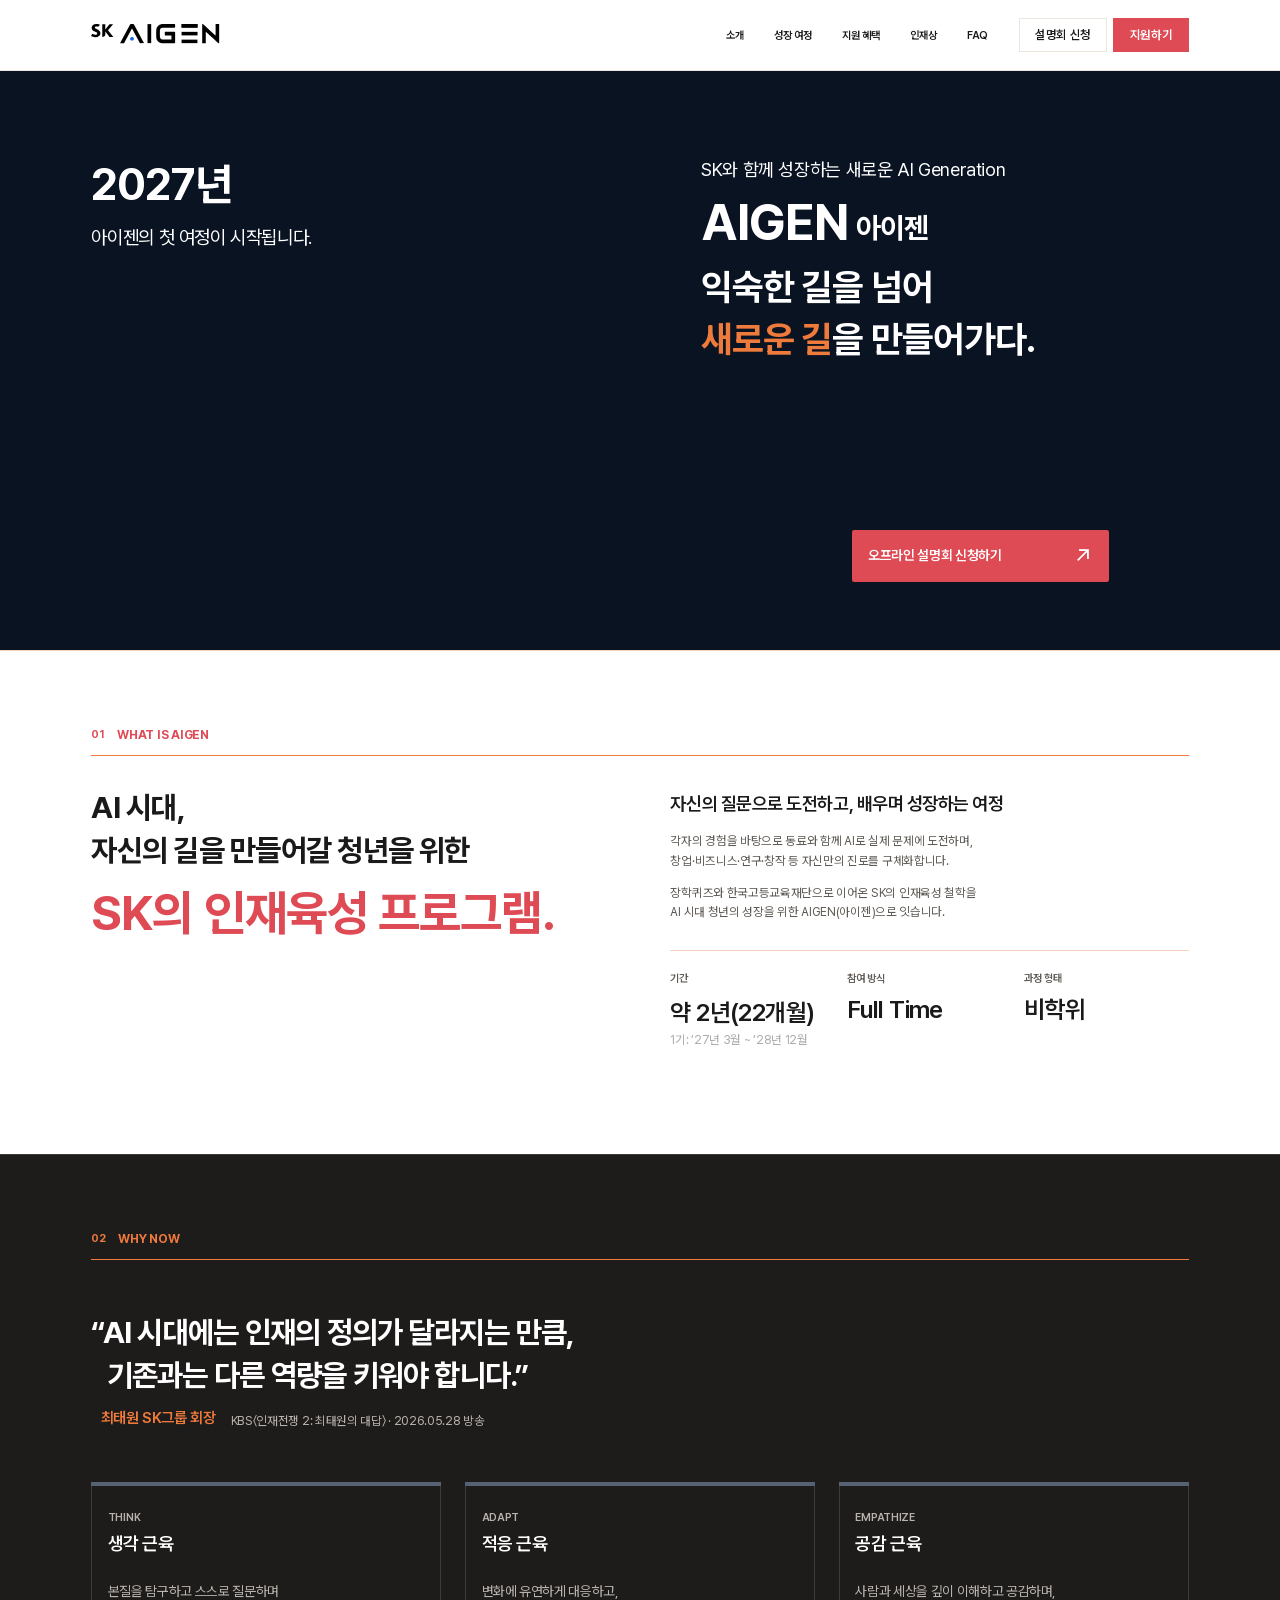
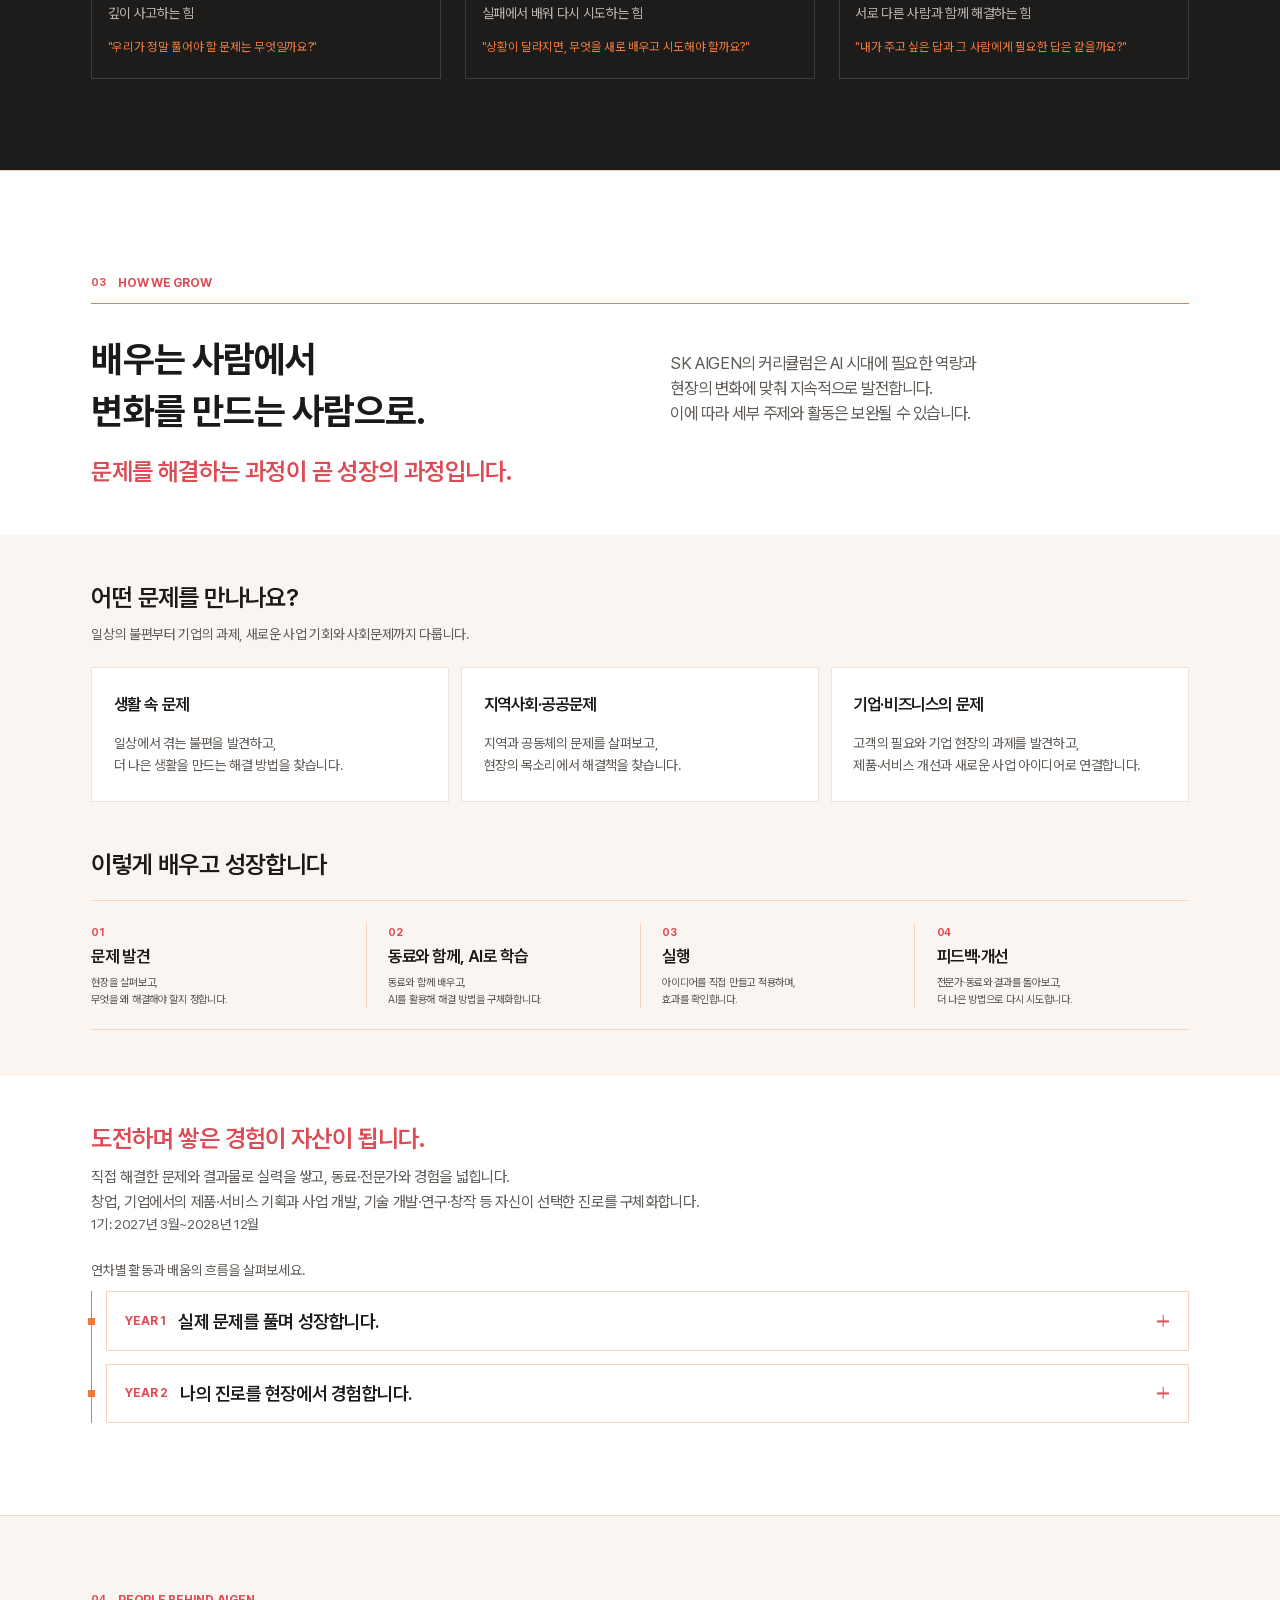
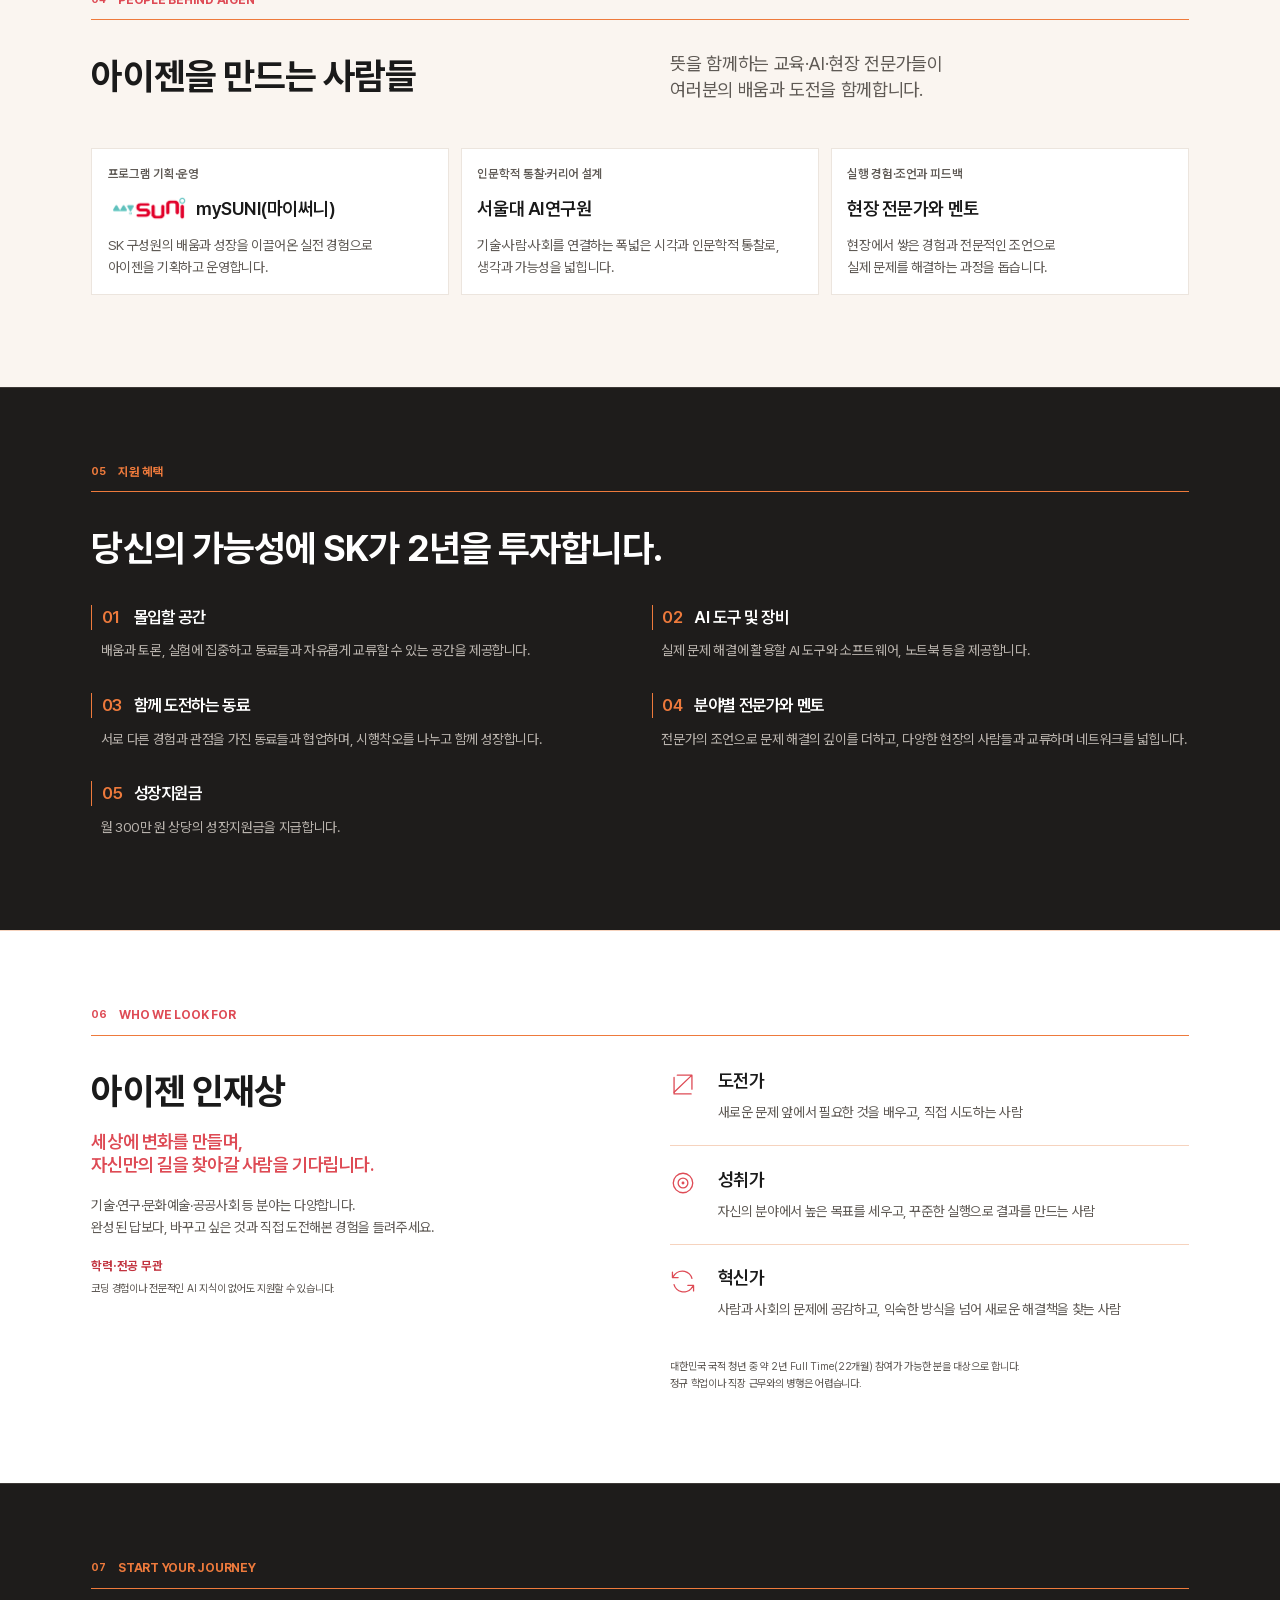
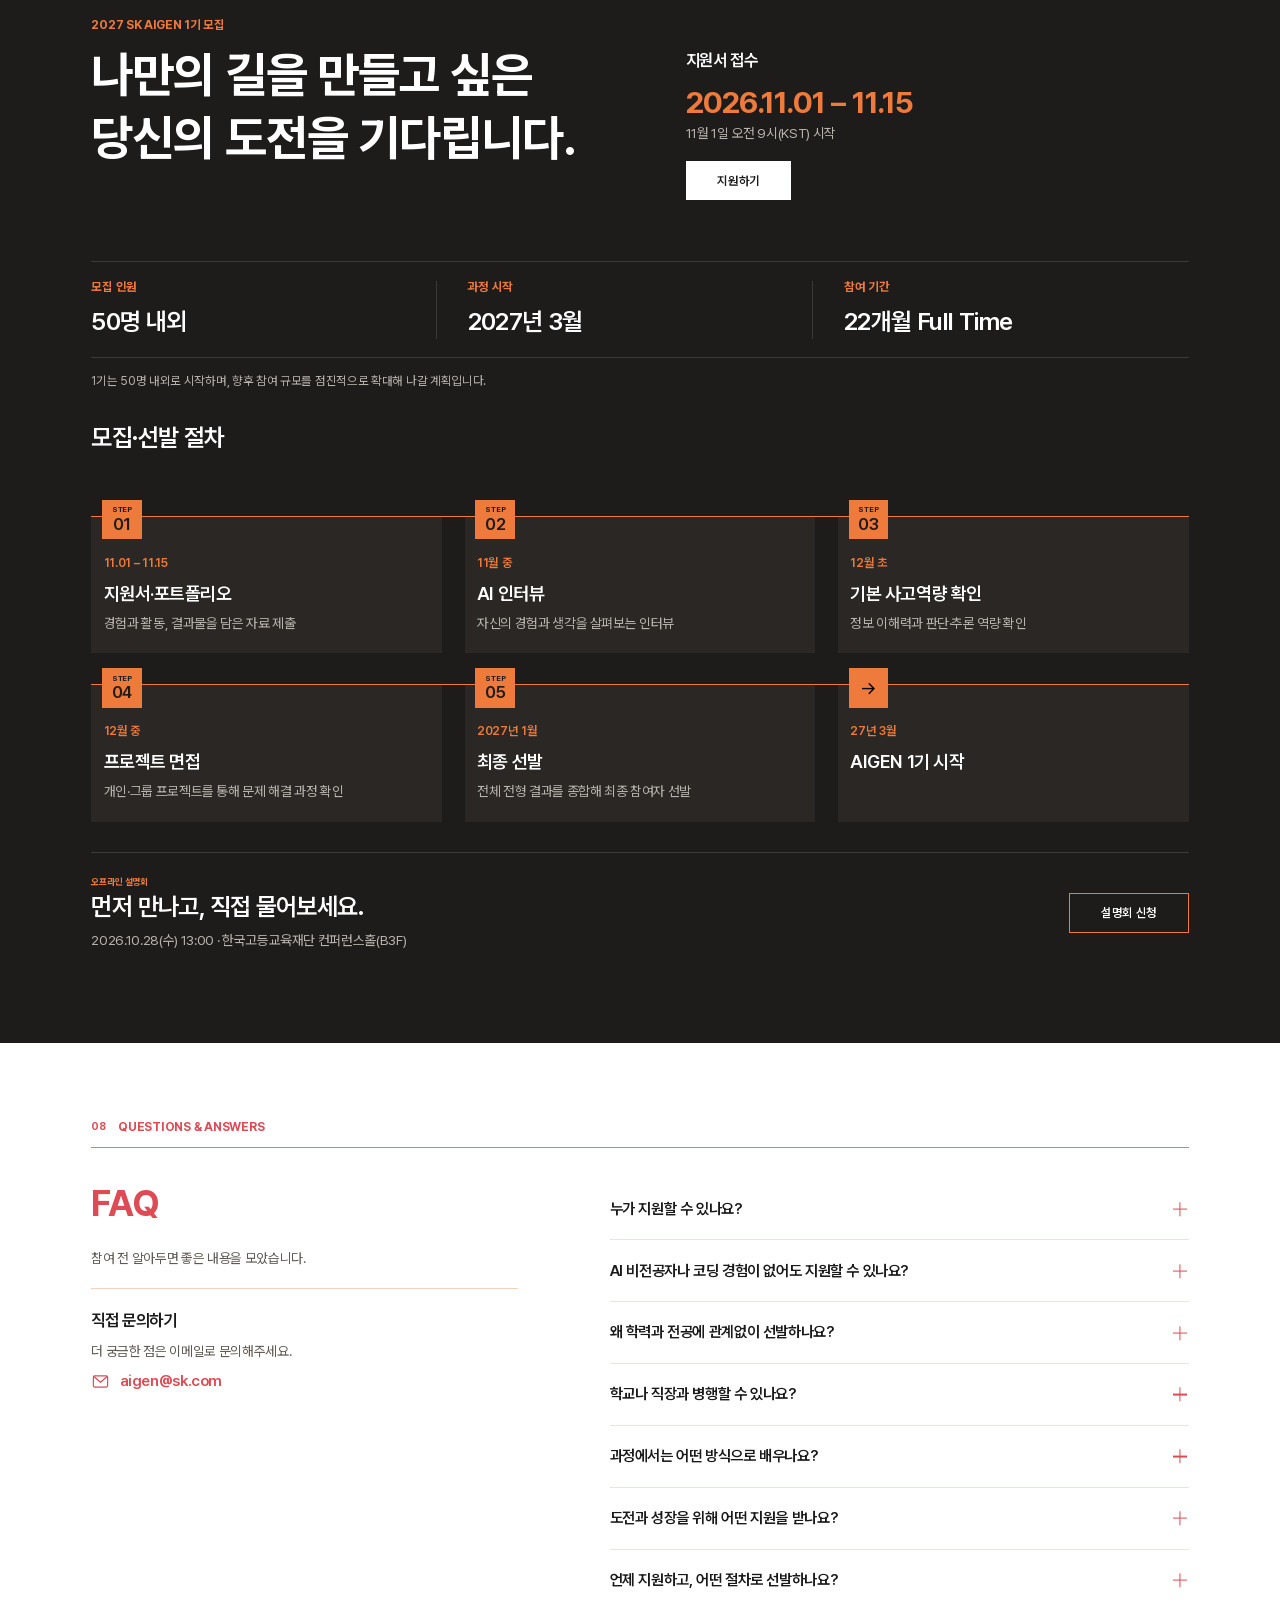
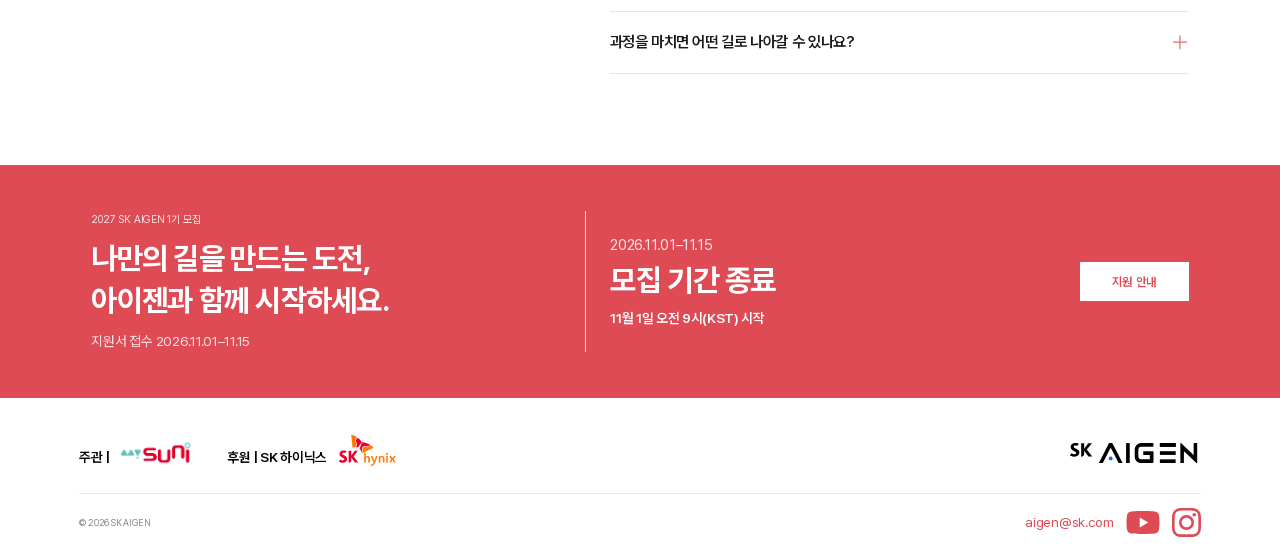
==== index.html @ dd0c0fab "fix: 타이머 수정 내일 00시00분에 적용되게 수정" ====
<!DOCTYPE html>
<html lang="ko">

<head>
	<meta charset="UTF-8">
	<meta name="viewport" content="width=device-width, initial-scale=1.0">
	<title>SK AIGEN | AI 시대, 자신의 길을 만들다</title>
	<meta name="description"
		content="AI 시대, 자신의 길을 만들어갈 청년을 위한 SK의 인재육성 프로그램. AIGEN에서 실제 문제에 도전하며 생각·적응·공감의 힘을 기르는 2년을 만나보세요.">
	<!-- Google Tag Manager -->
	<script>(function (w, d, s, l, i) {
			w[l] = w[l] || []; w[l].push({
				'gtm.start':
					new Date().getTime(), event: 'gtm.js'
			}); var f = d.getElementsByTagName(s)[0],
				j = d.createElement(s), dl = l != 'dataLayer' ? '&l=' + l : ''; j.async = true; j.src =
					'https://www.googletagmanager.com/gtm.js?id=' + i + dl; f.parentNode.insertBefore(j, f);
		})(window, document, 'script', 'dataLayer', 'GTM-KVDJJLCG');</script>
	<!-- End Google Tag Manager -->
	<meta property="og:type" content="website">
	<meta property="og:site_name" content="SK AIGEN">
	<meta property="og:title" content="SK AIGEN | AI 시대, 자신의 길을 만들다">
	<meta property="og:description"
		content="AI 시대, 자신의 길을 만들어갈 청년을 위한 SK의 인재육성 프로그램. AIGEN에서 실제 문제에 도전하며 생각·적응·공감의 힘을 기르는 2년을 만나보세요.">
	<meta property="og:url" content="https://www.aigen.sk.com/">
	<meta property="og:image" content="https://www.aigen.sk.com/img/og_imageV2.jpg">
	<meta property="og:image:width" content="800">
	<meta property="og:image:height" content="400">
	<meta name="twitter:card" content="summary_large_image">

	<meta name="theme-color" content="#DE4B55">
	<link rel="icon" type="image/png" sizes="32x32" href="./img/favicon.png">
	<link rel="stylesheet" href="./css/reset.css">
	<link rel="stylesheet" href="./css/common.css">
	<link rel="stylesheet" href="./css/pages/short.css">
</head>

<body>
	<!-- Google Tag Manager (noscript) -->
	<noscript><iframe src="https://www.googletagmanager.com/ns.html?id=GTM-KVDJJLCG" height="0" width="0"
			style="display:none;visibility:hidden"></iframe></noscript>
	<!-- End Google Tag Manager (noscript) -->

	<div class="wrap">
		<a href="#sec_about" class="skip_link">본문으로 바로가기</a>

		<!-- header -->
		<header class="header">
			<div class="inner_1680">
				<a href="./index.html" class="header_logo">
					<img src="./img/short_logo_aigen_type.svg" alt="SK AIGEN">
				</a>
				<nav class="header_nav" aria-label="주 메뉴">
					<a href="#sec_about">소개</a>
					<a href="#sec_journey">성장 여정</a>
					<a href="#sec_support">지원 혜택</a>
					<a href="#sec_people">인재상</a>
					<a href="#sec_faq">FAQ</a>
				</nav>
				<div class="header_actions">
					<a href="#" data-popup-open="briefing" class="header_briefing">설명회 신청</a>
					<a href="#sec_apply" class="header_apply">지원하기</a>
				</div>
				<button type="button" class="header_toggle" aria-expanded="false">
					<span class="img_box ico_hamburger">
						<img src="./img/header_menu_icon.svg" alt="">
					</span>
					<span class="img_box ico_close">
						<img src="./img/header_menu_close_icon.svg" alt="">
					</span>
					<span class="blind">메뉴 열기</span>
				</button>
			</div>

			<!-- 모바일 드롭다운 메뉴 -->
			<div class="header_mobile_nav" backdrop>
				<nav aria-label="모바일 메뉴">
					<a href="#sec_about">소개</a>
					<a href="#sec_journey">성장 여정</a>
					<a href="#sec_support">지원 혜택</a>
					<a href="#sec_people">인재상</a>
					<a href="#sec_faq">FAQ</a>
				</nav>
			</div>
		</header>

		<!-- sec_kv -->
		<section class="sec_kv" aria-labelledby="kv_title" data-slide="0">
			<div class="kv_stage">
				<!-- PC는 배경 영상(JS가 PC에서만 data-src로 불러옴), 모바일(768 이하)은 01 → 02 → 03 장면 전환 -->
				<div class="kv_art" aria-hidden="true">
					<video class="kv_video" data-src="./video/kv_pc.mp4" width="2560" height="760" muted playsinline
						preload="none" tabindex="-1" disablepictureinpicture disableremoteplayback></video>
					<picture class="kv_base">
						<source srcset="./img/short_kv_01_mo.webp" width="880" height="1564" media="(max-width: 768px)">
						<img src="./img/kv_v2_pc.jpg" class="kv_base_img" width="2560" height="760" alt=""
							fetchpriority="high" decoding="async">
					</picture>
					<img class="kv_frame" data-src="./img/short_kv_02_mo.webp" width="880" height="1564" alt=""
						decoding="async" loading="lazy" hidden>
					<img class="kv_frame" data-src="./img/short_kv_03_mo.webp" width="880" height="1563" alt=""
						decoding="async" loading="lazy" hidden>
				</div>
				<div class="inner_1680 kv_txt">
					<div class="kv_launch">
						<p class="kv_year">2027년</p>
						<p class="kv_launch_desc">아이젠의 첫 여정이 시작됩니다.</p>
					</div>
					<div class="kv_title">
						<p class="kv_program">SK와 함께 성장하는 새로운 AI Generation</p>
						<h1 id="kv_title" class="kv_brand">AIGEN <span class="kv_korean">아이젠</span></h1>
						<p class="kv_caption">익숙한 길을 넘어<br><span class="point_orange">새로운 길</span>을 만들어가다.</p>
					</div>
				</div>
				<a href="#" data-popup-open="briefing" class="btn_red kv_briefing">오프라인 설명회 신청하기 <span aria-hidden="true">↗</span></a>
			</div>
			<div class="kv_controls" role="group" aria-label="키비주얼 장면 제어" hidden>
				<button type="button" class="kv_prev" aria-label="이전 장면" disabled><span aria-hidden="true">←</span></button>
				<span class="kv_position" aria-live="off">1 / 3</span>
				<button type="button" class="kv_next" aria-label="다음 장면"><span aria-hidden="true">→</span></button>
				<span class="kv_announce blind" role="status" aria-live="polite"></span>
			</div>
		</section>

		<!-- sec_about -->
		<section class="sec_about" id="sec_about">
			<div class="inner_1680">
				<p class="eyebrow"><span class="eyebrow_no">01</span>WHAT IS AIGEN</p>
				<div class="title_split">
					<div class="title_box">
						<h2>AI 시대, <br>자신의 길을 만들어갈 청년을 위한</h2>
						<p class="title_point">SK의 인재육성 프로그램.</p>
					</div>
					<div class="txt_box">
						<p class="lead_txt">자신의 질문으로 도전하고, <br class="mo_show">배우며 성장하는 여정</p>
						<div class="desc_box">
							<p>각자의 경험을 바탕으로 동료와 함께 AI로 실제 문제에 도전하며, <br>창업·비즈니스·연구·창작 등 자신만의 진로를 구체화합니다.</p>
							<p>장학퀴즈와 한국고등교육재단으로 이어온 SK의 인재육성 철학을 <br>AI 시대 청년의 성장을 위한 AIGEN(아이젠)으로 잇습니다.</p>
						</div>
						<ul class="fact_list">
							<li>
								<p class="fact_label">기간</p>
								<p class="fact_value">약 2년(22개월)</p>
								<p class="fact_sub">1기: ’27년 3월 ~ ’28년 12월</p>
							</li>
							<li>
								<p class="fact_label">참여 방식</p>
								<p class="fact_value">Full Time</p>
							</li>
							<li>
								<p class="fact_label">과정 형태</p>
								<p class="fact_value">비학위</p>
							</li>
						</ul>
					</div>
				</div>
			</div>
		</section>

		<!-- sec_why -->
		<section class="sec_why sec_dark" id="sec_why">
			<div class="inner_1680">
				<p class="eyebrow"><span class="eyebrow_no">02</span>WHY NOW</p>
				<div class="quote_box">
					<p class="quote_txt">“AI 시대에는 <br class="mo_show">인재의 정의가 달라지는 만큼, <br><span class="quote_indent"></span>기존과는 다른 역량을 키워야 합니다.”</p>
					<div class="quote_info">
						<strong>최태원 SK그룹 회장</strong>
						<a href="https://v.daum.net/v/20260529162618797" target="_blank" rel="noopener noreferrer">KBS〈인재전쟁 2: 최태원의 대답〉 · 2026.05.28 방송</a>
					</div>
				</div>
				<ul class="power_list">
					<li>
						<div class="power_head"><span class="power_en">THINK</span>
							<h3>생각 근육</h3>
						</div>
						<div class="power_body">
							<p>본질을 탐구하고 스스로 질문하며 <br class="pc_show">깊이 사고하는 힘</p><span class="power_question">"우리가 정말
								풀어야 할 문제는 무엇일까요?"</span>
						</div>
					</li>
					<li>
						<div class="power_head"><span class="power_en">ADAPT</span>
							<h3>적응 근육</h3>
						</div>
						<div class="power_body">
							<p>변화에 유연하게 대응하고, <br>실패에서 배워 다시 시도하는 힘</p><span class="power_question">"상황이 달라지면, 무엇을 새로
								배우고 시도해야 할까요?"</span>
						</div>
					</li>
					<li>
						<div class="power_head"><span class="power_en">EMPATHIZE</span>
							<h3>공감 근육</h3>
						</div>
						<div class="power_body">
							<p>사람과 세상을 깊이 이해하고 공감하며, <br>서로 다른 사람과 함께 해결하는 힘</p><span class="power_question">"내가 주고 싶은
								답과 그 사람에게 필요한 답은 같을까요?"</span>
						</div>
					</li>
				</ul>
			</div>
		</section>

		<!-- sec_journey -->
		<section class="sec_journey" id="sec_journey">
			<div class="inner_1680">
				<p class="eyebrow"><span class="eyebrow_no">03</span>HOW WE GROW</p>
				<div class="journey_head">
					<h2>배우는 사람에서 <br>변화를 만드는 사람으로.</h2>
					<p class="sub_txt">SK AIGEN의 커리큘럼은 AI 시대에 필요한 역량과 <br>현장의 변화에 맞춰 지속적으로 발전합니다. <br>이에 따라 세부 주제와 활동은
						보완될 수 있습니다.</p>
					<h3>문제를 해결하는 과정이 <br class="mo_show">곧 성장의 과정입니다.</h3>
				</div>
			</div>

			<div class="problem_box">
				<div class="inner_1680">
					<div class="sub_title">
						<h3>어떤 문제를 만나나요?</h3>
						<p>일상의 불편부터 기업의 과제, <br class="mo_show">새로운 사업 기회와 사회문제까지 다룹니다.</p>
					</div>
					<ul class="problem_list">
						<li>
							<h4>생활 속 문제</h4>
							<p>일상에서 겪는 불편을 발견하고, <br class="pc_show">더 나은 생활을 <br class="mo_show">만드는 해결 방법을 찾습니다.</p>
						</li>
						<li>
							<h4>지역사회·공공문제</h4>
							<p>지역과 공동체의 문제를 살펴보고, <br class="pc_show">현장의 <br class="mo_show">목소리에서 해결책을 찾습니다.</p>
						</li>
						<li>
							<h4>기업·비즈니스의 문제</h4>
							<p>고객의 필요와 기업 현장의 과제를 발견하고, <br>제품·서비스 개선과 새로운 사업 아이디어로 <br class="mo_show">연결합니다.</p>
						</li>
					</ul>
					<div class="loop_box">
						<div class="sub_title">
							<h3>이렇게 배우고 성장합니다</h3>
						</div>
						<ol class="loop_list" aria-label="반복하는 학습 과정">
							<li><span class="loop_no">01</span><strong>문제 발견</strong>
								<p class="item_desc">현장을 살펴보고, <br>무엇을 왜 해결해야 할지 정합니다.</p>
							</li>
							<li><span class="loop_no">02</span><strong>동료와 함께, AI로 학습</strong>
								<p class="item_desc">동료와 함께 배우고, <br>AI를 활용해 해결 방법을 구체화합니다.</p>
							</li>
							<li><span class="loop_no">03</span><strong>실행</strong>
								<p class="item_desc">아이디어를 직접 만들고 적용하며, <br>효과를 확인합니다.</p>
							</li>
							<li><span class="loop_no">04</span><strong>피드백·개선</strong>
								<p class="item_desc">전문가·동료와 결과를 돌아보고, <br>더 나은 방법으로 다시 시도합니다.</p>
							</li>
						</ol>
					</div>
				</div>
			</div>

			<div class="inner_1680">
				<div class="journey_overview">
					<h4>도전하며 쌓은 경험이 자산이 됩니다.</h4>
					<p>직접 해결한 문제와 결과물로 실력을 쌓고, 동료·전문가와 <br class="mo_show">경험을 넓힙니다. <br class="pc_show">창업, 기업에서의
						제품·서비스 기획과 <br class="mo_show">사업 개발, 기술 개발·연구·창작 등 자신이 선택한 진로를 <br class="mo_show">구체화합니다.</p>
					<p class="overview_date">1기: 2027년 3월~2028년 12월</p>
				</div>

				<p class="year_guide" id="year_guide">연차별 활동과 배움의 흐름을 살펴보세요.</p>
				<div class="year_list" role="group" aria-labelledby="year_guide" data-mode="multiple">
					<div class="year_item year_first">
						<button type="button" class="year_question" id="year_q1" aria-expanded="false"
							aria-controls="year_a1">
							<span class="year_label">YEAR 1</span>
							<strong>실제 문제를 풀며 성장합니다.</strong>
							<span class="ico_plus" aria-hidden="true"></span>
						</button>
						<div class="year_detail" id="year_a1" role="region" aria-labelledby="year_q1" hidden>
							<div class="year_inner">
								<p class="year_intro">동료들과 AI로 일상·기업·사회의 문제를 해결하고, <br class="mo_show">새로운 제품·서비스와 사업
									아이디어를 실험합니다.</p>
								<ol class="module_list">
									<li><span class="module_no"><span>MODULE</span>01</span>
										<div class="module_txt"><span class="module_theme">LIFE</span>
											<h4>생활 속의 문제</h4>
											<p>익숙한 일상을 관찰하고, 해결할 문제를 <br class="mo_show">발견합니다.</p>
										</div>
										<div class="module_example"><strong>프로젝트 예시</strong>
											<p>메신저·메일에 흩어진 나의 일정과 할 일을 정리하는 AI 개인비서 개발</p>
										</div>
									</li>
									<li><span class="module_no"><span>MODULE</span>02</span>
										<div class="module_txt"><span class="module_theme">COMMUNITY</span>
											<h4>지역과 공공의 과제</h4>
											<p>다양한 사람의 필요와 공동체의 관점을 <br class="mo_show">배웁니다.</p>
										</div>
										<div class="module_example">
											<p>지역 음식점의 음식물 쓰레기를 줄이는 데이터 기반 식재료 발주 도우미 개발</p>
										</div>
									</li>
									<li><span class="module_no"><span>MODULE</span>03</span>
										<div class="module_txt"><span class="module_theme">HUMANITIES</span>
											<h4>인간과 사회에 대한 질문</h4>
											<p>익숙한 생각을 돌아보고, 다른 관점으로 <br class="mo_show">바라봅니다.</p>
										</div>
										<div class="module_example">
											<p>사용자 경험에 대한 통찰과 탐구를 바탕으로 한 <br class="mo_show">솔루션 리디자인</p>
										</div>
									</li>
									<li><span class="module_no"><span>MODULE</span>04</span>
										<div class="module_txt"><span class="module_theme">FIELD</span>
											<h4>분야별 현장의 문제</h4>
											<p>현장 전문가와 함께 실제 업무의 맥락을 <br class="mo_show">이해합니다.</p>
										</div>
										<div class="module_example">
											<p>미술·음악·운동·연구 등 관심 분야의 문제를 <br class="mo_show">해결하는 개인 선택 프로젝트</p>
										</div>
									</li>
									<li><span class="module_no"><span>MODULE</span>05</span>
										<div class="module_txt"><span class="module_theme">VALUE CREATION</span>
											<h4>새로운 가치 만들기</h4>
											<p>아이디어를 사업으로 바라보는 <br class="mo_show">기업가적 관점을 배웁니다.</p>
										</div>
										<div class="module_example">
											<p>창업 아이디어 발굴과 고객 문제 확인, <br class="mo_show">MVP 개발 및 시장 검증</p>
										</div>
									</li>
									<li><span class="module_no"><span>MODULE</span>06</span>
										<div class="module_txt"><span class="module_theme">FUTURE DESIGN</span>
											<h4>나의 커리어 설계</h4>
											<p>그동안의 경험에서 나의 관심과 강점을 <br class="mo_show">발견합니다.</p>
										</div>
										<div class="module_example">
											<p>프로젝트 포트폴리오 제작·발표</p>
										</div>
									</li>
								</ol>
								<p class="note_txt">위 내용은 활동 예시이며, 세부 주제와 진행 순서는 <br class="mo_show">AI 시대의 역량 변화와 현장의
									필요에 따라 보완될 수 있습니다.</p>
							</div>
						</div>
					</div>
					<div class="year_item">
						<button type="button" class="year_question" id="year_q2" aria-expanded="false"
							aria-controls="year_a2">
							<span class="year_label">YEAR 2</span>
							<strong>나의 진로를 현장에서 경험합니다.</strong>
							<span class="ico_plus" aria-hidden="true"></span>
						</button>
						<div class="year_detail" id="year_a2" role="region" aria-labelledby="year_q2" hidden>
							<div class="year_inner">
								<p class="year_intro">수립한 커리어·프로젝트 계획에 따라 <br class="mo_show">창업 아이디어를 검증하거나, 기업 현장의 <br
										class="mo_show">비즈니스 과제, 연구 등 자신의 분야에서 <br class="mo_show">실행 경험을 쌓습니다. <br
										class="pc_show">전문가와 교류하며 <br class="mo_show">네트워크를 넓히고, 다음 진로를 준비합니다.</p>
								<ol class="pathway_list">
									<li><span class="module_theme">START</span>
										<h4>나의 실행 계획</h4>
										<p>커리어 계획에 따라 어떤 문제를 해결하고, <br class="mo_show">어떤 경험을 쌓을지 구체화합니다.</p>
									</li>
									<li><span class="module_theme">EXPLORE</span>
										<h4>현장에서 직접 실행</h4>
										<p>자신의 계획에 따라 창업 아이디어 검증, <br>기업의 제품·서비스 개선, 연구 등 현장의 <br>과제를 직접 수행합니다.</p>
									</li>
									<li><span class="module_theme">INTEGRATE</span>
										<h4>경험을 돌아보고 발전</h4>
										<p>전문가와 동료의 의견을 바탕으로 경험을 <br class="mo_show">돌아보고, 다음 도전으로 연결합니다.</p>
									</li>
									<li><span class="module_theme">NEXT</span>
										<h4>나의 다음 길로</h4>
										<p>프로젝트 성과를 Demo Day에서 <br class="pc_show">발표하고, <br class="mo_show">다양한 분야의
											사람들과 <br class="pc_show">공유·교류하며 <br class="mo_show">다음 기회로 연결합니다.</p>
									</li>
								</ol>
							</div>
						</div>
					</div>
				</div>
			</div>
		</section>

		<!-- sec_makers -->
		<section class="sec_makers" id="sec_makers">
			<div class="inner_1680">
				<p class="eyebrow"><span class="eyebrow_no">04</span>PEOPLE BEHIND AIGEN</p>
				<div class="title_split">
					<h2>아이젠을 만드는 사람들</h2>
					<p class="sub_txt">뜻을 함께하는 교육·AI·현장 전문가들이 <br>여러분의 배움과 도전을 함께합니다.</p>
				</div>
				<ul class="card_list">
					<li>
						<p class="card_role">프로그램 기획·운영</p>
						<h3 class="card_logo"><span class="img_box"><img src="./img/short_logo_mysuni.webp" alt="mySUNI 로고"></span>mySUNI(마이써니)</h3>
						<p class="card_desc">SK 구성원의 배움과 성장을 이끌어온 실전 경험으로 <br>아이젠을 기획하고 운영합니다.</p>
					</li>
					<li>
						<p class="card_role">인문학적 통찰·커리어 설계</p>
						<h3>서울대 AI연구원</h3>
						<p class="card_desc">기술·사람·사회를 연결하는 폭넓은 시각과 <br class="mo_show">인문학적 통찰로, <br
								class="pc_show">생각과 가능성을 넓힙니다.</p>
					</li>
					<li>
						<p class="card_role">실행 경험·조언과 피드백</p>
						<h3>현장 전문가와 멘토</h3>
						<p class="card_desc">현장에서 쌓은 경험과 전문적인 조언으로 <br>실제 문제를 해결하는 과정을 돕습니다.</p>
					</li>
				</ul>
			</div>
		</section>

		<!-- sec_support -->
		<section class="sec_support sec_dark" id="sec_support">
			<div class="inner_1680">
				<p class="eyebrow"><span class="eyebrow_no">05</span>지원 혜택</p>
				<h2>당신의 가능성에 <br class="mo_show">SK가 2년을 투자합니다.</h2>
				<ul class="support_list">
					<li>
						<h3><span class="support_no">01</span>몰입할 공간</h3>
						<p>배움과 토론, 실험에 집중하고 <br class="mo_show">동료들과 자유롭게 교류할 수 있는 공간을 제공합니다.</p>
					</li>
					<li>
						<h3><span class="support_no">02</span>AI 도구 및 장비</h3>
						<p>실제 문제 해결에 활용할 AI 도구와 소프트웨어, <br class="mo_show">노트북 등을 제공합니다.</p>
					</li>
					<li>
						<h3><span class="support_no">03</span>함께 도전하는 동료</h3>
						<p>서로 다른 경험과 관점을 가진 동료들과 협업하며, <br class="mo_show">시행착오를 나누고 함께 성장합니다.</p>
					</li>
					<li>
						<h3><span class="support_no">04</span>분야별 전문가와 멘토</h3>
						<p>전문가의 조언으로 문제 해결의 깊이를 더하고, <br class="mo_show">다양한 현장의 사람들과 교류하며 네트워크를 넓힙니다.</p>
					</li>
					<li class="support_grant">
						<h3><span class="support_no">05</span>성장지원금</h3>
						<p>월 300만 원 상당의 성장지원금을 지급합니다.</p>
					</li>
				</ul>
			</div>
		</section>

		<!-- sec_people -->
		<section class="sec_people" id="sec_people">
			<div class="inner_1680">
				<p class="eyebrow"><span class="eyebrow_no">06</span>WHO WE LOOK FOR</p>
				<div class="title_split">
					<div class="title_box">
						<h2>아이젠 인재상</h2>
						<p class="people_tagline">세상에 변화를 만들며, <br>자신만의 길을 찾아갈 사람을 기다립니다.</p>
						<div class="desc_box">
							<p>기술·연구·문화예술·공공사회 등 분야는 다양합니다.</p>
							<p>완성된 답보다, 바꾸고 싶은 것과 직접 도전해본 경험을 들려주세요.</p>
						</div>
						<div class="people_badge">
							<strong>학력·전공 무관</strong>
							<p>코딩 경험이나 전문적인 AI 지식이 없어도 지원할 수 있습니다.</p>
						</div>
					</div>
					<div class="persona_box">
						<ol class="persona_list">
							<li><span class="img_box ico_persona"><img src="./img/short_persona_challenger.svg" alt=""></span>
								<div>
									<h3>도전가</h3>
									<p>새로운 문제 앞에서 필요한 것을 배우고, <br class="mo_show">직접 시도하는 사람</p>
								</div>
							</li>
							<li><span class="img_box ico_persona"><img src="./img/short_persona_achiever.svg" alt=""></span>
								<div>
									<h3>성취가</h3>
									<p>자신의 분야에서 높은 목표를 세우고, <br class="mo_show">꾸준한 실행으로 결과를 만드는 사람</p>
								</div>
							</li>
							<li><span class="img_box ico_persona"><img src="./img/short_persona_innovator.svg" alt=""></span>
								<div>
									<h3>혁신가</h3>
									<p>사람과 사회의 문제에 공감하고, <br class="mo_show">익숙한 방식을 넘어 새로운 해결책을 찾는 사람</p>
								</div>
							</li>
						</ol>
						<p class="people_note">대한민국 국적 청년 중 약 2년 Full Time(22개월) 참여가 가능한 분을 <br class="mo_show">대상으로
							합니다. <br class="pc_show">정규 학업이나 직장 근무와의 병행은 어렵습니다.</p>
					</div>
				</div>
			</div>
		</section>

		<!-- sec_apply -->
		<section class="sec_apply sec_dark" id="sec_apply">
			<div class="inner_1680">
				<p class="eyebrow"><span class="eyebrow_no">07</span>START YOUR JOURNEY</p>
				<div class="apply_top">
					<div class="title_box">
						<p class="apply_kicker">2027 SK AIGEN 1기 모집</p>
						<h2>나만의 길을 만들고 싶은 <br>당신의 도전을 기다립니다.</h2>
					</div>
					<div class="apply_schedule">
						<span class="schedule_label">지원서 접수</span>
						<strong class="schedule_date">2026.11.01 – 11.15</strong>
						<p class="schedule_note">11월 1일 오전 9시(KST) 시작</p>
						<a href="#" data-popup-open="apply" class="btn_white">지원하기</a>
					</div>
				</div>
				<ul class="apply_facts">
					<li>
						<p class="fact_label">모집 인원</p>
						<p class="fact_value">50명 내외</p>
					</li>
					<li>
						<p class="fact_label">과정 시작</p>
						<p class="fact_value">2027년 3월</p>
					</li>
					<li>
						<p class="fact_label">참여 기간</p>
						<p class="fact_value">22개월 <br class="mo_show">Full Time</p>
					</li>
				</ul>
				<p class="apply_note">1기는 50명 내외로 시작하며, 향후 참여 규모를 점진적으로 <br class="mo_show">확대해 나갈 계획입니다.</p>
				<div class="apply_steps">
					<h3>모집·선발 절차</h3>
					<ol>
						<li><span class="step_no"><span>STEP</span>01</span><span class="step_date">11.01 –
								11.15</span><strong>지원서·포트폴리오</strong>
							<p class="item_desc">경험과 활동, 결과물을 담은 자료 제출</p>
						</li>
						<li><span class="step_no"><span>STEP</span>02</span><span class="step_date">11월
								중</span><strong>AI 인터뷰</strong>
							<p class="item_desc">자신의 경험과 생각을 살펴보는 인터뷰</p>
						</li>
						<li><span class="step_no"><span>STEP</span>03</span><span class="step_date">12월
								초</span><strong>기본 사고역량 확인</strong>
							<p class="item_desc">정보 이해력과 판단·추론 역량 확인</p>
						</li>
						<li><span class="step_no"><span>STEP</span>04</span><span class="step_date">12월
								중</span><strong>프로젝트 면접</strong>
							<p class="item_desc">개인·그룹 프로젝트를 통해 문제 해결 과정 확인</p>
						</li>
						<li><span class="step_no"><span>STEP</span>05</span><span class="step_date">2027년
								1월</span><strong>최종 선발</strong>
							<p class="item_desc">전체 전형 결과를 종합해 최종 참여자 선발</p>
						</li>
						<li class="step_start"><span class="step_no" aria-hidden="true">→</span><span
								class="step_date">27년 3월</span><strong>AIGEN 1기 시작</strong></li>
					</ol>
				</div>
				<div class="apply_briefing">
					<div class="txt_box">
						<span class="briefing_label">오프라인 설명회</span>
						<h3>먼저 만나고, 직접 물어보세요.</h3>
						<p>2026.10.28(수) 13:00 · 한국고등교육재단 컨퍼런스홀(B3F)</p>
					</div>
					<a href="#" data-popup-open="briefing" class="btn_line">설명회 신청</a>
				</div>
			</div>
		</section>

		<!-- sec_faq -->
		<section class="sec_faq" id="sec_faq">
			<div class="inner_1680">
				<p class="eyebrow"><span class="eyebrow_no">08</span>QUESTIONS &amp; ANSWERS</p>
				<div class="faq_layout">
					<div class="title_box">
						<h2>FAQ</h2>
						<p class="sub_txt">참여 전 알아두면 좋은 내용을 모았습니다.</p>
					</div>
					<div class="faq_list" data-mode="multiple">
						<div class="faq_item">
							<button type="button" class="faq_question" id="faq_q1" aria-expanded="false"
								aria-controls="faq_a1">누가 지원할 수 있나요?<span class="ico_plus"
									aria-hidden="true"></span></button>
							<div class="faq_answer" id="faq_a1" role="region" aria-labelledby="faq_q1" hidden>
								<p>대한민국 국적의 청년으로, 2027년 3월 1일 기준 <br class="mo_show">만 19세 이상 만 34세 이하인 분이 지원할 수 있습니다.
									<br>또한, 약 2년 Full Time(22개월) 참여가 가능해야 합니다.</p>
							</div>
						</div>
						<div class="faq_item">
							<button type="button" class="faq_question" id="faq_q2" aria-expanded="false"
								aria-controls="faq_a2">AI 비전공자나 코딩 경험이 없어도 지원할 수 있나요?<span class="ico_plus"
									aria-hidden="true"></span></button>
							<div class="faq_answer" id="faq_a2" role="region" aria-labelledby="faq_q2" hidden>
								<p>네. AI 관련 전공이나 코딩 경험이 없어도 지원할 수 있습니다. <br class="mo_show">자신만의 문제의식과 도전 경험, <br
										class="pc_show">AI를 활용해
									배우고 성장할 <br class="mo_show">잠재력을 함께 살펴봅니다.</p>
							</div>
						</div>
						<div class="faq_item">
							<button type="button" class="faq_question" id="faq_q3" aria-expanded="false"
								aria-controls="faq_a3">왜 학력과 전공에 관계없이 선발하나요?<span class="ico_plus"
									aria-hidden="true"></span></button>
							<div class="faq_answer" id="faq_a3" role="region" aria-labelledby="faq_q3" hidden>
								<p>각자의 분야와 일상에서 쌓은 경험이 새로운 문제를 발견하고 <br class="mo_show">해결하는 바탕이 되기 때문입니다. <br
										class="pc_show">서로 다른 배경의 사람들이 <br class="mo_show">만나면 해결 방법도 더 다양해질 수 있습니다. <br
										class="pc_show">SK AIGEN은 <br class="mo_show">자신만의 문제의식과 도전 경험, AI와 동료에게 배우며 성장할
									<br class="mo_show">잠재력을 살펴봅니다.</p>
							</div>
						</div>
						<div class="faq_item">
							<button type="button" class="faq_question" id="faq_q4" aria-expanded="false"
								aria-controls="faq_a4">학교나 직장과 병행할 수 있나요?<span class="ico_plus"
									aria-hidden="true"></span></button>
							<div class="faq_answer" id="faq_a4" role="region" aria-labelledby="faq_q4" hidden>
								<p>약 2년 Full Time(22개월) 과정으로, 정규 학업이나 직장 근무와 <br class="mo_show">병행하기 어렵습니다. <br
										class="pc_show">지원 전 충분히 참여할 수 있는지 확인해 <br class="mo_show">주세요.</p>
							</div>
						</div>
						<div class="faq_item">
							<button type="button" class="faq_question" id="faq_q5" aria-expanded="false"
								aria-controls="faq_a5">과정에서는 어떤 방식으로 배우나요?<span class="ico_plus"
									aria-hidden="true"></span></button>
							<div class="faq_answer" id="faq_a5" role="region" aria-labelledby="faq_q5" hidden>
								<p>1년 차에는 서로 다른 배경의 동료들과 AI를 활용해 실제 문제를 <br class="mo_show">해결하고, 제품·서비스와 사업 아이디어를 <br
										class="pc_show">실험하며 자신의 <br class="mo_show">커리어·프로젝트 계획을 세웁니다. <br
										class="pc_show">2년 차에는 수립한 계획에 <br class="mo_show">따라 창업·기업 현장·연구 등에서 실행 경험과
									네트워크를 <br class="mo_show">넓힙니다. <br class="pc_show">세부 주제와 활동은 AI 시대에 필요한 역량과 현장의
									<br class="mo_show">변화에 맞춰 보완될 수 있습니다.</p>
							</div>
						</div>
						<div class="faq_item">
							<button type="button" class="faq_question" id="faq_q6" aria-expanded="false"
								aria-controls="faq_a6">도전과 성장을 위해 어떤 지원을 받나요?<span class="ico_plus"
									aria-hidden="true"></span></button>
							<div class="faq_answer" id="faq_a6" role="region" aria-labelledby="faq_q6" hidden>
								<p>학습·프로젝트 공간, AI 도구 및 장비, 동료·멘토·전문가 네트워크, 상담과 커리어 프로그램을 지원합니다. <br class="pc_show">도전에
									집중할 수 있도록 월 300만
									원 상당의 성장 지원금을 지급합니다. <br class="pc_show">세부 지원 <br class="mo_show">내용과 조건은 최종 안내에서
									확인해주세요.</p>
							</div>
						</div>
						<div class="faq_item">
							<button type="button" class="faq_question" id="faq_q7" aria-expanded="false"
								aria-controls="faq_a7">언제 지원하고, 어떤 절차로 선발하나요?<span class="ico_plus"
									aria-hidden="true"></span></button>
							<div class="faq_answer" id="faq_a7" role="region" aria-labelledby="faq_q7" hidden>
								<p>11월 1~15일 SK Careers에서 지원합니다. 지원서·포트폴리오, AI 인터뷰, 기본 사고역량 확인, <br class="pc_show">프로젝트
									면접을 거쳐 <br class="mo_show">2027년 1월 최종 선발합니다.</p>
							</div>
						</div>
						<div class="faq_item">
							<button type="button" class="faq_question" id="faq_q8" aria-expanded="false"
								aria-controls="faq_a8">과정을 마치면 어떤 길로 나아갈 수 있나요?<span class="ico_plus"
									aria-hidden="true"></span></button>
							<div class="faq_answer" id="faq_a8" role="region" aria-labelledby="faq_q8" hidden>
								<p>프로젝트 경험과 결과물을 바탕으로 창업, 기업에서의 <br class="mo_show">제품·서비스 기획과 사업 개발, 기술 개발·연구·창작 등 <br
										class="pc_show">자신의 <br class="mo_show">진로를 준비할 수 있습니다. 개인의 관심과 계획에 따라 도전 <br
										class="mo_show">방향은 달라집니다.</p>
								<p>SK AIGEN은 학위를 수여하는 과정이 아니며, <br class="mo_show">SK 계열사 채용이나 인턴십과 연계되는 과정도 아닙니다.</p>
							</div>
						</div>
					</div>
					<!-- 문의 안내 : 읽기 순서는 질문 목록 다음, PC는 왼쪽 제목 아래에 배치 -->
					<div class="contact_box">
						<h3>직접 문의하기</h3>
						<p>더 궁금한 점은 이메일로 문의해주세요.</p>
						<a href="mailto:aigen@sk.com" class="contact_mail"><span class="img_box ico_mail"><img
									src="./img/short_ico_mail.svg" alt=""></span><span>aigen@sk.com</span></a>
					</div>
				</div>
			</div>
		</section>

		<!-- sec_cta -->
		<section class="sec_cta">
			<div class="inner_1680">
				<div class="cta_txt">
					<p class="cta_kicker">2027 SK AIGEN 1기 모집</p>
					<h2>나만의 길을 만드는 도전, <br>아이젠과 함께 시작하세요.</h2>
					<p class="cta_date">지원서 접수 2026.11.01–11.15</p>
				</div>
				<div class="cta_count" data-countdown="2026-11-01T09:00:00+09:00" data-end-date="2026-11-15">
					<p class="count_label">접수 일정</p>
					<strong class="count_value">11.01–11.15</strong>
					<ul class="count_list" role="timer" aria-live="off" hidden>
						<li><strong data-unit="d">00</strong><span>일</span></li>
						<li><strong data-unit="h">00</strong><span>시간</span></li>
						<li><strong data-unit="m">00</strong><span>분</span></li>
						<li><strong data-unit="s">00</strong><span>초</span></li>
					</ul>
					<p class="count_note">11월 1일 오전 9시(KST) 시작</p>
				</div>
				<a href="#sec_apply" class="btn_white cta_btn">지원 안내</a>
			</div>
		</section>

		<!-- sec_footer -->
		<footer class="footer">
			<div class="inner_1680 footer_main">
				<dl class="footer_org">
					<div>
						<dt>주관 |</dt>
						<dd><span class="img_box footer_mysuni"><img src="./img/short_logo_mysuni.webp"
									alt="mySUNI"></span></dd>
					</div>
					<div>
						<dt>후원 | SK 하이닉스</dt>
						<dd><span class="img_box footer_hynix"><img src="./img/short_logo_skhynix.svg" alt=""></span>
						</dd>
					</div>
				</dl>
				<a href="#" class="footer_logo">
					<img src="./img/short_logo_aigen_type.svg" alt="SK AIGEN 맨 위로">
				</a>
			</div>
			<div class="inner_1680 footer_bottom">
				<p class="footer_copy">© 2026 SK AIGEN</p>
				<div class="footer_links">
					<a href="mailto:aigen@sk.com" class="footer_mail">aigen@sk.com</a>
					<div class="footer_sns">
						<a href="mailto:aigen@sk.com" class="sns_mail"><img src="./img/short_ico_mail_line.svg" alt="이메일 문의"></a>
						<a href="https://www.youtube.com/@SKAIGEN_OFFICIAL" target="_blank" rel="noopener" class="sns_youtube"><img src="./img/short_ico_youtube.svg" alt="SK AIGEN 유튜브"></a>
						<a href="https://www.instagram.com/skaigen_official/" target="_blank" rel="noopener" class="sns_instagram"><img src="./img/short_ico_instagram.svg" alt="SK AIGEN 인스타그램"></a>
					</div>
				</div>
			</div>
			<!-- 맨 위로 : 인재상 섹션부터 나타남 (short.js initTopButton) -->
			<a href="#" class="btn_top"><span class="blind">맨 위로</span></a>
		</footer>

		<div class="popup" data-popup="apply" role="dialog" aria-hidden="true" aria-labelledby="popup_apply_title">
			<div class="popup_dim" data-popup-close></div>
			<div class="popup_inner">
				<button type="button" class="btn_popup_close" data-popup-close>
					<span class="blind">안내 닫기</span>
				</button>
				<div class="popup_content">
					<span class="popup_eyebrow">2027 SK AIGEN</span>
					<h2 class="popup_title" id="popup_apply_title">지원 안내</h2>
					<p class="popup_txt">지원서 접수는 2026년 11월 1일 <br class="br_mobile">오전 9시부터 11월 15일까지입니다.</p>
					<ul class="popup_facts">
						<li>
							<p class="fact_label">지원 대상</p>
							<p class="fact_value">대한민국 국적의 만 19~34세 청년</p>
						</li>
						<li>
							<p class="fact_label">참여 조건</p>
							<p class="fact_value">약 2년 Full Time(22개월) 참여 가능</p>
						</li>
						<li>
							<p class="fact_label">과정 시작</p>
							<p class="fact_value">2027년 3월</p>
						</li>
					</ul>
					<p class="popup_note">신청 링크 준비 중</p>
					<button type="button" class="btn_popup_confirm" data-popup-close>확인</button>
				</div>
			</div>
		</div>

		<div class="popup" data-popup="briefing" data-popup-auto role="dialog" aria-hidden="true"
			aria-labelledby="popup_briefing_title">
			<div class="popup_dim" data-popup-close></div>
			<div class="popup_inner">
				<button type="button" class="btn_popup_close" data-popup-close>
					<span class="blind">안내 닫기</span>
				</button>
				<div class="popup_content">
					<span class="popup_eyebrow">2027 SK AIGEN 오프라인 설명회</span>
					<h2 class="popup_title" id="popup_briefing_title">설명회 안내</h2>
					<ul class="popup_facts">
						<li>
							<p class="fact_label">일시</p>
							<p class="fact_value">2026년 10월 28일(수) 13:00</p>
						</li>
						<li>
							<p class="fact_label">장소</p>
							<p class="fact_value">한국고등교육재단 컨퍼런스홀(B3F)</p>
						</li>
					</ul>
					<p class="popup_txt">프로그램 지원 과정의 안내를 듣고, <br>궁금한 점을 직접 질문하는 자리입니다.</p>
					<p class="popup_deadline"><strong>설명회 지원 마감</strong>10월 22일 23시 59분</p>
					<a href="https://docs.google.com/forms/d/e/1FAIpQLSeoZ7pw0ZPJbXRhdoCLTacCkqwYVAU2M2Jb01qN5VpnCpkvQA/viewform?pli=1"
						id="btn_briefing_apply" target="_blank" rel="noopener" class="btn_popup_confirm"
						data-briefing-link data-popup-close>설명회 신청하기</a>
					<!-- 설명회 신청 마감(common.js BRIEFING_CLOSE) 후 위 링크 대신 보임 -->
					<button type="button" class="btn_popup_confirm" disabled hidden>신청이 완료되었습니다</button>
				</div>
			</div>
		</div>
	</div>
	<script src="./js/common.js"></script>
	<script src="./js/short.js"></script>
</body>

</html>
---- css/common.css ----
/* PC */
.wrap {margin:0 auto;}
.wrap section {position:relative;}
.wrap .inner_1680 {width:100%; max-width:168rem; margin:0 auto; padding:0 12rem;} /* 전체 1680 = 내용 1440 + 좌우 120 */
.point_pink {color:#FF466E;}
.point_blue {color:#1447E6;}
.point_blue02 {color:#155DFC;}
.point_red {color:#DE4B55;}
.point_orange {color:#EE7A3C;}
.font_en {font-family:"Blinker", "Pretendard Variable", sans-serif;}
html:has(.popup.is-active) {overflow:hidden;}
/* 팝업으로 본문 고정 시 사라진 스크롤바 자리까지 섹션 배경만 늘려 띠가 안 보이게 함 (내용 위치는 그대로) */
.is-popup-open .wrap > *:not(.popup) {margin-right:calc(var(--scrollbar-w, 0px) * -1); padding-right:var(--scrollbar-w, 0px);}
.is-popup-open .wrap > .header {width:calc(100% + var(--scrollbar-w, 0px));}

/* header */
.header {position:sticky; top:0; left:0; width:100%; z-index:999; border-bottom:1px solid #ECE5DE; background-color:#FFFFFF;}
.header .inner_1680 {display:flex; align-items:center; gap:4rem; height:9.2rem;}
.header .header_logo {display:block; flex-shrink:0; width:19.05rem; height:3rem;} /* 로고 칸 = 로고 비율(235:37), 높이는 정수 px로 해서 흐려지지 않게 */
.header .header_logo img {object-fit:contain; object-position:left center;}
.header .header_nav {flex:1; display:flex; justify-content:flex-end; gap:4rem;}
.header .header_nav a {padding:1.6rem 0; color:#1A1A1A; font-size:1.4rem; font-weight:600; line-height:1.6; letter-spacing:-.025em; transition:color .2s;}
.header .header_nav a:hover,
.header .header_nav a.active {color:#DE4B55;}
.header .header_actions {display:flex; align-items:center; gap:.8rem;}
.header .header_briefing,
.header .header_apply {display:inline-flex; align-items:center; justify-content:center; padding:.8rem 2rem; border:1px solid #ECE5DE; background-color:#FFFFFF; color:#1A1A1A; font-size:1.6rem; font-weight:600; line-height:1.6; letter-spacing:-.025em; white-space:nowrap;}
.header .header_briefing {min-height:4.3rem;}
.header .header_apply {min-height:4.4rem; border-color:#DE4B55; background-color:#DE4B55; color:#FFFFFF;}
.header .header_briefing:hover {border-color:#DE4B55;}
.header .header_apply:hover {border-color:#C23440; background-color:#C23440;}
.header .header_toggle,
.header .header_toggle .ico_close,
.header .header_mobile_nav {display:none;}

/* footer : 위 주최·후원 | SK AIGEN 로고(아래 맞춤), 아래 저작권 | 이메일 (Figma 1802:7729, 내용 폭 1472) */
.footer {padding:4.8rem 0 2.08rem; background-color:#FFFFFF;}
.footer .inner_1680 {padding:0 10.4rem;}
.footer .footer_main {display:flex; align-items:flex-end; justify-content:space-between; gap:4rem;}
.footer .footer_org {display:flex; align-items:flex-end; gap:4rem;}
.footer .footer_org > div {display:flex; align-items:flex-end; gap:.8rem;}
.footer .footer_org dt {color:#000000; font-size:1.8rem; font-weight:600; line-height:1.6; letter-spacing:-.025em; white-space:nowrap;}
.footer .footer_mysuni {width:10.4rem; height:4rem; margin:0 .2rem .07rem 0;}
.footer .footer_hynix {width:9.6rem; height:4.3rem; margin:0 .4rem .24rem;} /* 로고 속 글자 밑선을 '주최 |' 글자 밑선에 맞춤 (mySUNI .07, SK hynix .24 올림) */
.footer .footer_mysuni img,
.footer .footer_hynix img {object-fit:contain;}
.footer .footer_logo {display:block; flex-shrink:0; width:19.05rem; height:3rem; margin-bottom:.4rem;} /* 헤더와 같은 로고 칸 */
.footer .footer_logo img {object-fit:contain; object-position:right center;}
.footer .footer_bottom {position:relative; display:flex; align-items:center; justify-content:space-between; gap:4rem; margin-top:3.2rem; padding-top:1.92rem;}
.footer .footer_bottom:before {content:''; position:absolute; top:0; left:10.4rem; right:10.4rem; border-top:1px solid #ECE5DE;} /* 선은 내용 폭(1472)만 */
.footer .footer_copy {padding-top:0; color:#8A847D; font-size:1.2rem; line-height:2rem; letter-spacing:-.02em;}
.footer .footer_mail {color:#DE4B55; font-size:1.8rem; line-height:2.72rem; letter-spacing:-.02em;}
/* 이메일 옆 SNS (Figma 1827:10399 : 유튜브 56×38, 인스타그램 38×38, 간격 10) */
.footer .footer_links {display:flex; align-items:center; gap:1rem;}
.footer .footer_sns {display:flex; align-items:center; gap:1rem;}
.footer .footer_sns a {display:block; height:3.8rem; transition:opacity .18s;}
.footer .footer_sns .sns_youtube {width:5.6rem;}
.footer .footer_sns .sns_instagram {width:3.8rem;}
.footer .footer_sns .sns_mail {display:none;} /* 메일 아이콘은 모바일에서만 (PC는 옆에 이메일 글자) */
.footer .footer_sns a:hover {opacity:.75;}

/* popup : 모바일은 rem(440 기준으로 화면에 맞춰 늘고 줄음), PC(769 이상)는 아래에서 px 고정 */
.popup {position:fixed; top:0; left:0; z-index:1000; display:flex; align-items:center; justify-content:center; width:100%; height:100%; padding:2rem; visibility:hidden; opacity:0; transition:opacity .25s ease, visibility .25s ease;}
.popup.is-active {visibility:visible; opacity:1;}
.popup .popup_dim {position:absolute; top:0; left:0; width:100%; height:100%; background-color:rgba(0,0,0,.3); -webkit-backdrop-filter:blur(10px); backdrop-filter:blur(10px);}
.popup .popup_inner {position:relative; width:100%; max-width:48rem; max-height:calc(100% - 4rem); overflow-y:auto; padding:4.8rem 2rem 2.4rem; border-radius:.3rem; background-color:#FFFFFF; box-shadow:0 .8rem 1.2rem rgba(0,0,0,.1); transform:translateY(2rem); transition:transform .25s ease;}
.popup.is-active .popup_inner {transform:translateY(0);}
.popup .btn_popup_close {position:absolute; top:1.6rem; right:2rem; width:2.4rem; height:2.4rem;}
.popup .btn_popup_close:before,
.popup .btn_popup_close:after {content:''; position:absolute; top:50%; left:50%; width:1.7rem; height:.2rem; border-radius:.1rem; background-color:#030712;}
.popup .btn_popup_close:before {transform:translate(-50%,-50%) rotate(45deg);}
.popup .btn_popup_close:after {transform:translate(-50%,-50%) rotate(-45deg);}
.popup .btn_popup_close:focus-visible {outline:.2rem solid #DE4B55; outline-offset:.2rem;}
.popup .popup_content {text-align:center; word-break:keep-all;}
.popup .popup_eyebrow {display:block; padding-bottom:1.2rem; color:#DE4B55; font-size:1.6rem; font-weight:700; line-height:2rem; letter-spacing:-.02em;}
.popup .popup_title {padding-bottom:1.2rem; color:#030712; font-size:2.4rem; font-weight:600; line-height:1.3; letter-spacing:-.025em;}
.popup [hidden] {display:none;}
.popup .popup_txt {color:#5F5A55; font-size:1.6rem; line-height:1.6; letter-spacing:-.025em;}
.popup .popup_facts {margin-top:2.4rem; padding:1.2rem 0; border-top:1px solid #ECE5DE; border-bottom:1px solid #ECE5DE; text-align:left;}
.popup .popup_facts > li {display:flex; gap:1.2rem; padding:.8rem 0; font-size:1.6rem; line-height:1.6; letter-spacing:-.025em;}
.popup .popup_facts + .popup_txt {margin-top:2rem;}
.popup .popup_facts .fact_label {flex-shrink:0; width:8rem; color:#8A847D;}
.popup .popup_facts .fact_value {color:#1A1A1A;}
.popup .popup_deadline {margin-top:2rem; color:#5F5A55; font-size:1.6rem; line-height:1.6; letter-spacing:-.025em;}
.popup .popup_deadline strong {display:block; font-size:1.8rem; font-weight:600;}
.popup .popup_note {margin-top:2rem; padding:1.2rem; border-radius:.3rem; background-color:#FAF5F0; color:#5F5A55; font-size:1.5rem; line-height:2.4rem;}
.popup .popup_facts + .popup_note {margin-top:2.4rem;}
.popup .btn_popup_confirm {display:block; width:100%; box-sizing:border-box; margin-top:3.2rem; padding:1.6rem 4rem; border-radius:.3rem; background-color:#DE4B55; color:#FFFFFF; font-size:2rem; font-weight:600; line-height:1.6; letter-spacing:-.025em;}
.popup .btn_popup_confirm:disabled {background-color:#D6D0CA; color:#FFFFFF; cursor:not-allowed;} /* 설명회 신청 마감 후 */
@media all and (min-width:769px) {
	/* PC는 화면 폭(1680 기준 rem)에 따라 작아지지 않도록 Figma 480 기준 px 고정 */
	.popup {padding:20px;}
	.popup .popup_inner {max-width:480px; max-height:calc(100% - 40px); padding:48px 20px 24px; border-radius:3px; box-shadow:0 8px 12px rgba(0,0,0,.1); transform:translateY(20px);}
	.popup .btn_popup_close {top:16px; right:20px; width:24px; height:24px;}
	.popup .btn_popup_close:before,
	.popup .btn_popup_close:after {width:17px; height:2px; border-radius:1px;}
	.popup .btn_popup_close:focus-visible {outline-width:2px; outline-offset:2px;}
	.popup .popup_eyebrow {padding-bottom:12px; font-size:16px; line-height:20px;}
	.popup .popup_title {padding-bottom:12px; font-size:24px;}
	.popup .popup_txt {font-size:16px;}
	.popup .popup_facts {margin-top:24px; padding:12px 0;}
	.popup .popup_facts > li {gap:12px; padding:8px 0; font-size:16px;}
	.popup .popup_facts + .popup_txt {margin-top:20px;}
	.popup .popup_facts .fact_label {width:80px;}
	.popup .popup_deadline {margin-top:20px; font-size:16px;}
	.popup .popup_deadline strong {font-size:18px;}
	.popup .popup_note {margin-top:20px; padding:12px; border-radius:3px; font-size:15px; line-height:24px;}
	.popup .popup_facts + .popup_note {margin-top:24px;}
	.popup .btn_popup_confirm {margin-top:32px; padding:16px 40px; border-radius:3px; font-size:20px;}
}

/* MOBILE */
/* SIZE 440 기준 */
@media all and (max-width:768px) {
	.wrap .inner_1680 {max-width:100%; padding:0 2rem;}

	/* header */
	.header .inner_1680 {gap:.4rem; height:6.8rem; padding:0 1rem;}
	.header .header_logo {width:11.2rem; height:2.4rem; margin-right:auto;}
	.header .header_nav {display:none;}
	.header .header_actions {gap:.4rem;}
	.header .header_briefing,
	.header .header_apply {min-height:4.4rem; padding:.8rem .5rem; border-radius:.3rem; font-size:1.4rem; font-weight:700; line-height:2.1rem; letter-spacing:0;}
	.header .header_toggle {display:flex; align-items:center; justify-content:center; width:3.6rem; height:4.4rem; padding:0;}
	.header .header_toggle .img_box {width:2.2rem;}
	.header .header_mobile_nav {position:absolute; top:100%; left:0; width:100%; max-height:0; padding:2.9rem 2rem; overflow:hidden; background-color:#FFFFFF; transition:max-height .3s ease;}
	.header .header_mobile_nav nav {display:flex; flex-direction:column; border-top:1px solid #ECE5DE;}
	.header .header_mobile_nav nav a {padding:1.6rem 0; border-bottom:1px solid #ECE5DE; color:#1A1A1A; font-size:1.8rem; font-weight:700; line-height:1.6; letter-spacing:-.025em;}
	.header .header_mobile_nav nav a.active {color:#DE4B55;}
	.header.is-active .header_mobile_nav {display:block; height:100dvh; max-height:initial;}
	.header.is-active .header_toggle .ico_hamburger {display:none;}
	.header.is-active .header_toggle .ico_close {display:block;}
	html:has(.header.is-active .header_mobile_nav[backdrop]) {overflow:hidden;}
	html:has(.header.is-active .header_mobile_nav[backdrop]) body {height:auto !important;}

	/* footer : 주최·후원(아래 선) → 로고 → 이메일 → 저작권 (Figma 1802:5557) */
	.footer {padding:6rem 0;}
	.footer .footer_main {flex-direction:column; align-items:stretch; gap:2.4rem;}
	.footer .footer_org {gap:1.6rem; padding-bottom:2.4rem; border-bottom:1px solid rgba(133,136,154,.3);}
	.footer .inner_1680 {padding:0 2rem;}
	.footer .footer_org > div {gap:.5rem;}
	.footer .footer_org dt {font-size:1.2rem; font-weight:700;}
	.footer .footer_mysuni {width:6.8rem; height:2.6rem; margin:0 0 .06rem;}
	.footer .footer_hynix {width:6.2rem; height:2.8rem; margin:0 0 .17rem;}
	.footer .footer_logo {width:13.97rem; height:2.2rem; margin:0;}
	.footer .footer_logo img {object-position:left center;}
	.footer .footer_bottom {flex-direction:column; align-items:flex-start; gap:1.2rem; margin-top:1.2rem; padding-top:0;}
	.footer .footer_bottom:before {display:none;}
	/* 이메일 → 아래 오른쪽 끝에 메일·유튜브·인스타그램 아이콘 (Figma 1827:8612) */
	.footer .footer_links {order:-1; flex-direction:column; align-items:stretch; align-self:stretch; gap:1rem;}
	.footer .footer_mail {align-self:flex-start;}
	.footer .footer_sns {justify-content:flex-end;}
	.footer .footer_sns .sns_mail {display:block; width:3.8rem;}
}
---- css/pages/short.css ----
/* PC */
/* page common : Figma 261011 최종 수정 PC(1920, 내용 1440 + 좌우 120) 기준 */
html {scroll-behavior:smooth;}
.wrap {background-color:#FFFFFF; color:#1A1A1A;} /* 줄바꿈은 Figma와 같은 글자 단위(기본값) */
.wrap section[id] {scroll-margin-top:9.3rem;}
.wrap :focus-visible {outline:.3rem solid #DE4B55; outline-offset:.5rem;}
.wrap .sec_dark :focus-visible {outline-color:#EE7A3C;}
.wrap .sec_cta :focus-visible {outline-color:#FFFFFF;}
.wrap .skip_link {position:absolute; top:-100rem; left:0; z-index:1001; padding:1.2rem 2rem; background-color:#DE4B55; color:#FFFFFF; font-size:1.6rem; font-weight:700;}
.wrap .skip_link:focus {top:0;}
.wrap [hidden] {display:none !important;} /* JS가 hidden으로 숨기는 요소는 display 지정과 상관없이 숨김 */
.wrap section {padding:10rem 0 12rem; border-top:1px solid #F6D3BE;}
.wrap .sec_dark {border-top-color:#3D3936; background-color:#1E1C1B; color:#FFFFFF;}
.wrap .eyebrow {display:flex; align-items:center; gap:1.6rem; padding-bottom:1.6rem; border-bottom:1px solid #EE7A3C; color:#DE4B55; font-size:1.6rem; font-weight:700; line-height:2rem; letter-spacing:-.02em;}
.wrap .eyebrow_no {font-size:1.4rem; line-height:1.8rem;}
.wrap .sec_dark .eyebrow {color:#EE7A3C;}
.wrap h2 {font-size:4.8rem; font-weight:700; line-height:1.4; letter-spacing:-.025em;}
.wrap .sub_txt {color:#5F5A55;}
.wrap .title_split {display:flex; align-items:center; gap:12rem; padding-top:4rem;}
.wrap .title_split > * {flex:1; min-width:0;}
.wrap .title_split > :first-child {max-width:64rem;}
.wrap .sub_title h3 {font-size:3.2rem; font-weight:600; line-height:1.4; letter-spacing:-.025em;}
.wrap .sub_title p {padding-top:1.2rem; color:#5F5A55; font-size:1.8rem; line-height:1.6; letter-spacing:-.025em;}
.wrap .note_txt {color:#5F5A55; font-size:1.4rem; line-height:2.2rem; letter-spacing:-.02em;}
/* buttons */
.wrap .btn_white {display:inline-flex; align-items:center; justify-content:center; min-height:5.2rem; padding:1.2rem 4rem; border:1px solid transparent; font-size:1.6rem; font-weight:600; line-height:1.6; letter-spacing:-.025em; white-space:nowrap; transition:background-color .18s, border-color .18s, color .18s;}
.wrap .btn_white {background-color:#FFFFFF; color:#1A1A1A;}
.wrap .btn_white:hover {background-color:#FAF5F0;}
.wrap .btn_red,
.wrap .btn_line {display:inline-flex; align-items:center; justify-content:center; min-height:5.2rem; padding:1.2rem 4rem; border:1px solid transparent; font-size:1.6rem; font-weight:600; line-height:1.6; letter-spacing:-.025em; white-space:nowrap; transition:background-color .18s, border-color .18s, color .18s;}
.wrap .btn_red {background-color:#DE4B55; color:#FFFFFF;}
.wrap .btn_red:hover {background-color:#C23440;}
.wrap .btn_line {border-color:#EE7A3C; color:#FFFFFF;}
.wrap .btn_line:hover {background-color:#2A2725;}
/* accordion icon : + (열리면 -) */
.wrap .ico_plus {position:relative; flex-shrink:0; width:1.4rem; height:1.4rem;}
.wrap .ico_plus:before,
.wrap .ico_plus:after {content:''; position:absolute; top:50%; left:0; width:100%; height:.15rem; background-color:#DE4B55; transform:translateY(-50%); transition:transform .2s;}
.wrap .ico_plus:after {transform:translateY(-50%) rotate(90deg);}
.wrap .sec_dark .ico_plus:before,
.wrap .sec_dark .ico_plus:after {background-color:#EE7A3C;}
.wrap .is-open > button .ico_plus:after {transform:translateY(-50%) rotate(0);}

/* sec_kv : PC는 배경 영상(2560 × 760)을 화면 폭에 꽉 채움, 영상이 없을 때(스크립트 실패)는 kv_bg_pc 2560 × 760 이미지를 가운데 정렬 */
.wrap .sec_kv {padding:0; border-top:0; background-color:#0A1322; color:#FFFFFF;}
.sec_kv .kv_stage {position:relative; height:76rem; overflow:hidden; isolation:isolate; touch-action:pan-y;}
.sec_kv .kv_art {position:absolute; top:0; left:50%; z-index:-1; width:256rem; height:100%; margin-left:-128rem; background-color:#0A1322;}
.sec_kv .kv_base {position:absolute; top:0; left:0; width:100%; height:100%;}
.sec_kv .kv_frame {display:none; position:absolute; top:0; left:0; width:100%; height:100%; object-position:center top;}
.sec_kv .kv_video {display:none; position:absolute; top:0; left:0; width:100%; height:100%; object-fit:cover; object-position:center; opacity:0; transition:opacity .6s;} /* 화면이 넓어져 위아래가 잘릴 때 아래쪽 기준으로 맞춤 */
.sec_kv .kv_video.is-ready {opacity:1;}
@media all and (min-width:769px) {
	.sec_kv.is-video .kv_art {left:0; width:100%; margin-left:0;}
	.sec_kv.is-video .kv_video {display:block;}
	.sec_kv.is-video .kv_base {display:none;}
}
/* 설명회 신청 : KV 오른쪽 아래, 내용 폭(1440) 끝에 맞춤 */
.wrap .sec_kv .kv_briefing {position:absolute; right:calc(50% - 61.6rem); bottom:9rem; z-index:5; justify-content:space-between; gap:1.4rem; width:33.8rem; min-height:6.8rem; padding:1.2rem 2rem; border-radius:.3rem; font-size:1.8rem; font-weight:600; line-height:1.3;}
.sec_kv .kv_briefing span {position:relative; top:.1em; font-size:1.6em; font-weight:400; line-height:1;} /* ↗ 글리프가 위로 떠 있어 글자 높이 가운데로 내림 */
.sec_kv .kv_txt {display:flex; align-items:flex-start; justify-content:space-between; padding-top:11.4rem;}
.sec_kv .kv_launch {width:52.8rem;}
.sec_kv .kv_year {font-size:5.8rem; font-weight:700; line-height:7.2rem; letter-spacing:-.02em;}
.sec_kv .kv_launch_desc {padding-top:1.2rem; font-size:2.5rem; line-height:4.2rem; letter-spacing:-.02em;}
.sec_kv .kv_title {display:flex; flex-direction:column; gap:2rem; width:64rem;}
.sec_kv .kv_program {font-size:2.4rem; line-height:1.3; letter-spacing:-.02em;}
.sec_kv .kv_brand {display:flex; align-items:flex-end; gap:1rem; font-size:6.6rem; font-weight:700; line-height:6.6rem; letter-spacing:-.02em;}
.sec_kv .kv_korean {padding-bottom:.6rem; font-size:3.8rem; line-height:3.8rem;}
.sec_kv .kv_caption {font-size:4.8rem; font-weight:700; line-height:1.4; letter-spacing:-.025em;}
.sec_kv[data-visible="false"] .is-entering {animation-play-state:paused;} /* 화면 밖·다른 탭에서는 장면 전환 멈춤 */
@keyframes kv_reveal {
	from {clip-path:inset(0 100% 0 0);}
	to {clip-path:inset(0);}
}

/* sec_about */
.sec_about .title_split {align-items:flex-start;}
.sec_about .title_box {display:flex; flex-direction:column; gap:2rem;}
.sec_about h2 {font-size:4rem;}
.sec_about .title_point {color:#DE4B55; font-size:6.4rem; font-weight:700; line-height:7rem; letter-spacing:-.02em; white-space:nowrap;}
.sec_about .txt_box {max-width:68rem; padding-top:.8rem;}
.sec_about .lead_txt {font-size:2.4rem; font-weight:600; line-height:1.3; letter-spacing:-.025em;}
.sec_about .desc_box {display:flex; flex-direction:column; gap:1.6rem; padding-top:2rem;}
.sec_about .desc_box p {color:#5F5A55; font-size:1.6rem; line-height:1.6; letter-spacing:-.025em;}
.sec_about .fact_list {display:grid; grid-template-columns:repeat(3, minmax(0, 1fr)); gap:1.6rem; margin-top:3.8rem; padding-top:2.4rem; border-top:1px solid #F6D3BE;}
.sec_about .fact_label {padding-bottom:.8rem; color:#5F5A55; font-size:1.4rem; font-weight:600; line-height:1.6; letter-spacing:-.025em;}
.sec_about .fact_value {font-size:3.2rem; font-weight:600; line-height:1.4; letter-spacing:-.025em;}
.sec_about .fact_list li {min-height:12.2rem;} /* Figma 항목 줄 높이 122 고정 */
.sec_about .fact_list li:first-child .fact_value {padding-top:.4rem;}
.sec_about .fact_sub {color:#5F5A55; font-size:1.6rem; line-height:1.6; letter-spacing:-.025em; white-space:nowrap; opacity:.5;}

/* sec_why */
.sec_why .quote_box {padding:6.8rem 0 2rem;}
.sec_why .quote_txt {font-size:4rem; font-weight:700; line-height:1.4; letter-spacing:-.025em;}
.sec_why .quote_indent {display:inline-block; width:.5em;}
.sec_why .quote_info {display:flex; align-items:flex-end; gap:2rem; height:4.42rem; padding:2rem 0 0 1.2rem; box-sizing:border-box; line-height:1.6;} /* Figma 출처 줄 높이 44 고정 */
.sec_why .quote_info strong {color:#EE7A3C; font-size:2rem; font-weight:600; letter-spacing:-.025em;}
.sec_why .quote_info a {color:#B9B3AD; font-size:1.6rem; letter-spacing:-.025em;}
.sec_why .power_list {display:flex; align-items:flex-start; gap:3.2rem; margin-top:4.8rem;}
.sec_why .power_list li {position:relative; flex:1; min-width:0; border:1px solid rgba(148,163,184,.24); border-top-width:.2rem;}
.sec_why .power_list li:before {content:''; position:absolute; top:-.2rem; left:-1px; right:-1px; height:.5rem; background-color:#566174;} /* 카드 위 회색 띠 */
.sec_why .power_head {display:flex; flex-direction:column; justify-content:center; min-height:12.8rem; padding:2rem;}
.sec_why .power_en {color:#B9B3AD; font-size:1.4rem; font-weight:600; line-height:1.6; letter-spacing:-.025em;}
.sec_why .power_head h3 {padding-top:.8rem; font-size:2.4rem; font-weight:600; line-height:1.3; letter-spacing:-.025em;}
.sec_why .power_body {display:flex; flex-direction:column; gap:1.6rem; padding:0 2rem 2.8rem;}
.sec_why .power_body p {color:#B9B3AD; font-size:1.8rem; line-height:1.6; letter-spacing:-.025em;}
.sec_why .power_question {color:#EE7A3C; font-size:1.6rem; line-height:1.6; letter-spacing:-.025em;}

/* sec_journey */
.wrap .sec_journey {padding-top:13.7rem;}
.sec_journey .journey_head {display:flex; flex-wrap:wrap; align-items:center; gap:2.4rem 12rem; padding-top:4rem;}
.sec_journey .journey_head h2 {flex:1; max-width:64rem;}
.sec_journey .journey_head .sub_txt {flex:1; max-width:68rem; padding-top:.8rem; font-size:2.2rem; line-height:1.5; letter-spacing:-.025em;}
.sec_journey .journey_head h3 {width:100%; color:#DE4B55; font-size:3.2rem; font-weight:600; line-height:1.4; letter-spacing:-.025em;}
.sec_journey .problem_box {margin-top:6rem; padding:6rem 0; background-color:#FAF5F0;} /* 문제 유형 + 학습 과정을 하나의 베이지 영역으로 */
.sec_journey .problem_list {display:grid; grid-template-columns:repeat(3, minmax(0, 1fr)); gap:1.6rem; margin-top:2.8rem;}
.sec_journey .problem_list li {display:flex; flex-direction:column; gap:2rem; padding:3.2rem 2.8rem; border:1px solid #ECE5DE; border-top-width:.2rem; background-color:#FFFFFF;}
.sec_journey .problem_list h4 {font-size:2.2rem; font-weight:600; line-height:1.5; letter-spacing:-.025em;}
.sec_journey .problem_list p {color:#5F5A55; font-size:1.8rem; line-height:1.6; letter-spacing:-.025em;}
.sec_journey .loop_box {padding-top:6rem;}
.sec_journey .loop_list {display:flex; margin-top:2.4rem; padding:2.8rem 0; border-top:1px solid #F6D3BE; border-bottom:1px solid #F6D3BE;}
.sec_journey .loop_list li {flex:0 0 25%; min-width:0; display:flex; flex-direction:column; padding:0 2.8rem; box-sizing:border-box;} /* 4칸 같은 너비(360) */
.sec_journey .loop_list li:first-child {padding-left:0;}
.sec_journey .loop_list li + li {border-left:1px solid #F6D3BE;}
.sec_journey .loop_no {color:#DE4B55; font-size:1.4rem; font-weight:700; line-height:2.7rem; letter-spacing:-.02em;}
.sec_journey .loop_list strong {padding:.4rem 0 .8rem; font-size:2.2rem; font-weight:600; line-height:1.3; letter-spacing:-.025em;}
.sec_journey .loop_list .item_desc {color:#5F5A55; font-size:1.4rem; line-height:1.6; letter-spacing:-.025em; white-space:nowrap;}
.sec_journey .journey_overview {padding-top:6rem;}
.sec_journey .journey_overview h4 {color:#DE4B55; font-size:3.2rem; font-weight:600; line-height:1.4; letter-spacing:-.025em;}
.sec_journey .journey_overview p {padding-top:1.2rem; color:#5F5A55; font-size:2rem; line-height:1.6; letter-spacing:-.025em;}
.sec_journey .journey_overview .overview_date {padding-top:0; font-size:1.8rem;}
.sec_journey .year_guide {padding-top:3.2rem; color:#5F5A55; font-size:1.8rem; line-height:2.7rem; letter-spacing:-.02em;}
.sec_journey .year_list {display:flex; flex-direction:column; gap:1.6rem; margin-top:1.4rem; padding-left:1.8rem; border-left:.2rem solid #EE7A3C;}
.sec_journey .year_item {position:relative; border:1px solid #F6D3BE; background-color:#FFFFFF;}
.sec_journey .year_item:before {content:''; position:absolute; top:3.3rem; left:calc(-2.38rem - 1px); width:.96rem; height:.96rem; background-color:#EE7A3C;} /* 왼쪽 선 위 네모 : 선(.2rem) 가운데 = 목록 padding 1.8rem + 선 절반 .1rem + 항목 테두리 1px, 네모 절반 .48rem */
.sec_journey .year_question {display:flex; align-items:center; gap:1.6rem; width:100%; height:7.6rem; padding:2rem 2.4rem; box-sizing:border-box; text-align:left; cursor:pointer;}
.sec_journey .year_label {flex-shrink:0; color:#DE4B55; font-size:1.6rem; font-weight:700; line-height:2.4rem; letter-spacing:-.02em;}
.sec_journey .year_question strong {width:49.9rem; font-size:2.4rem; font-weight:600; line-height:1.3; letter-spacing:-.025em;}
.sec_journey .year_question .ico_plus {width:1.6rem; height:1.6rem; margin-left:auto;}
.sec_journey .year_inner {padding:2.6rem; word-break:keep-all;}
.sec_journey .year_inner > * {max-width:120.6rem;}
.sec_journey .year_intro {font-size:2.2rem; line-height:1.5; letter-spacing:-.025em;}
.sec_journey .module_list {margin-top:2.8rem; border-top:.2rem solid #EE7A3C;}
.sec_journey .module_list li {display:flex; align-items:flex-start; gap:2rem; padding:2rem 0; border-top:1px solid #F6D3BE;}
.sec_journey .module_no {display:flex; flex-direction:column; align-items:center; justify-content:center; flex-shrink:0; min-width:5.2rem; min-height:5.2rem; background-color:#FCEDEE; color:#DE4B55; font-size:1.8rem; font-weight:700; line-height:2.3rem; letter-spacing:-.02em;}
.sec_journey .module_no span {font-size:.8rem; line-height:1rem; white-space:nowrap;} /* 브라우저 최소 글꼴 설정으로 글자가 커지면 칸(min 52)이 글자만큼 넓어짐 */
.sec_journey .module_txt {flex:1; min-width:0;}
.sec_journey .module_theme {display:block; color:#DE4B55; font-size:1.2rem; line-height:1.9rem; letter-spacing:-.02em;}
.sec_journey .module_txt h4 {font-size:1.9rem; font-weight:700; line-height:2.9rem; letter-spacing:-.02em;}
.sec_journey .module_txt p {margin-bottom:-.4rem; padding-top:1.2rem; color:#5F5A55; font-size:1.8rem; line-height:2.9rem; letter-spacing:-.02em;} /* Figma 문단 상자 높이 37 고정(글자는 4px 넘침) → 행 높이 125 */
.sec_journey .module_example {flex:1; min-width:0; padding:2rem 1.8rem; border-left:.2rem solid #F6D3BE; background-color:#FAF5F0;}
.sec_journey .module_example strong {display:block; margin-top:-.4rem; color:#DE4B55; font-size:1.6rem; font-weight:700; line-height:2.4rem; letter-spacing:-.02em;} /* '프로젝트 예시' 표시는 첫 모듈에만 (Figma) */
.sec_journey .module_example p {color:#5F5A55; font-size:1.8rem; line-height:2.9rem; letter-spacing:-.02em;}
.sec_journey .module_example strong + p {margin-bottom:-.8rem; padding-top:2.4rem;} /* Figma 첫 모듈 예시 칸 높이 105 */
.sec_journey .year_inner .note_txt {padding-bottom:2rem;}
.sec_journey .pathway_list {display:flex; gap:1.6rem; max-width:none; margin-top:2.8rem;}
.sec_journey .pathway_list li {position:relative; flex:1; min-width:0; padding:2rem; border-top:.2rem solid #EE7A3C; background-color:#FAF5F0;}
.sec_journey .pathway_list li:not(:last-child):after {content:'→'; position:absolute; top:1.68rem; right:2.5rem; color:#DE4B55; font-size:1.8rem; line-height:2.7rem;}
.sec_journey .pathway_list .module_theme {font-weight:700; line-height:2.72rem;}
.sec_journey .pathway_list h4 {padding-top:1.2rem; font-size:2.4rem; font-weight:700; line-height:2.7rem; letter-spacing:-.02em;}
.sec_journey .pathway_list p {padding-top:1.6rem; color:#5F5A55; font-size:1.8rem; line-height:2.9rem; letter-spacing:-.02em;}

/* sec_makers */
.wrap .sec_makers {background-color:#FAF5F0;}
.sec_makers .title_split {padding-right:3.5rem;}
.wrap .sec_makers .title_split .sub_txt {flex:none; width:57.6rem; font-size:2.4rem; line-height:3.3rem; letter-spacing:-.02em;}
.sec_makers .card_list {display:grid; grid-template-columns:repeat(3, minmax(0, 1fr)); gap:1.6rem; margin-top:6rem;}
.sec_makers .card_list li {padding:2rem; border:1px solid #ECE5DE; background-color:#FFFFFF;}
.sec_makers .card_role {color:#5F5A55; font-size:1.6rem; font-weight:600; line-height:1.6; letter-spacing:-.025em;}
.sec_makers .card_list h3 {display:flex; align-items:center; gap:.8rem; height:5.6rem; padding-top:1rem; font-size:2.4rem; font-weight:600; line-height:1.3; letter-spacing:-.025em;}
.sec_makers .card_logo .img_box {flex-shrink:0; width:10.8rem; height:4.1rem;}
.sec_makers .card_logo img {object-fit:contain;}
.sec_makers .card_desc {padding-top:1.2rem; color:#5F5A55; font-size:1.8rem; line-height:1.6; letter-spacing:-.025em;}

/* sec_support */
.sec_support h2 {padding-top:4rem;}
.sec_support .support_list {display:grid; grid-template-columns:repeat(2, minmax(0, 1fr)); gap:4rem 3.2rem; margin-top:4rem;}
.sec_support .support_list li {display:flex; flex-direction:column; gap:1.4rem;}
.sec_support .support_list .support_grant {grid-column:1 / -1;}
.sec_support .support_list h3 {display:flex; align-items:flex-start; gap:1.2rem; padding-left:1.2rem; border-left:.2rem solid #EE7A3C; font-size:2.2rem; font-weight:600; line-height:1.5; letter-spacing:-.025em;}
.sec_support .support_no {flex-shrink:0; width:3rem; color:#EE7A3C;}
.sec_support .support_list p {padding-left:1.2rem; color:#B9B3AD; font-size:1.8rem; line-height:1.6; letter-spacing:-.025em;}

/* sec_people */
.sec_people .title_split {align-items:flex-start;}
.sec_people .people_tagline {padding-top:1.6rem; color:#DE4B55; font-size:2.4rem; font-weight:600; line-height:1.3; letter-spacing:-.025em;}
.sec_people .desc_box {padding-top:2.4rem;}
.sec_people .desc_box p {color:#5F5A55; font-size:1.8rem; line-height:1.6; letter-spacing:-.025em;}
.sec_people .people_badge {display:flex; flex-direction:column; gap:.4rem; padding-top:2rem;}
.sec_people .people_badge strong {color:#C23440; font-size:1.6rem; font-weight:700; line-height:1.8; letter-spacing:-.02em;}
.sec_people .people_badge p {color:#5F5A55; font-size:1.4rem; line-height:1.6; letter-spacing:-.025em;}
.sec_people .persona_list li {display:flex; align-items:flex-start; gap:2.8rem; padding:2.8rem 0; border-top:1px solid #F6D3BE;}
.sec_people .persona_list li:first-child {padding-top:.4rem; border-top:0;}
.sec_people .ico_persona {flex-shrink:0; width:3.4rem; height:3.4rem; margin-top:.3rem;}
.sec_people .persona_list h3 {font-size:2.4rem; font-weight:600; line-height:1.3; letter-spacing:-.025em;}
.sec_people .persona_list p {padding-top:1.2rem; color:#5F5A55; font-size:1.8rem; line-height:1.6; letter-spacing:-.025em;}
.sec_people .people_note {padding-top:2rem; color:#5F5A55; font-size:1.4rem; line-height:1.6; letter-spacing:-.025em;}

/* sec_apply */
.sec_apply .apply_top {display:flex; align-items:stretch; gap:12rem; padding-top:4rem;}
.sec_apply .apply_top > * {flex:1; min-width:0;}
.sec_apply .apply_kicker {color:#EE7A3C; font-size:1.6rem; font-weight:700; line-height:1; letter-spacing:-.025em;}
.sec_apply .apply_top h2 {padding-top:1.6rem; font-size:6.4rem; line-height:1.3; letter-spacing:-.02em;}
.sec_apply .apply_schedule {display:flex; flex-direction:column; align-items:flex-start; padding:4rem 0;}
.sec_apply .schedule_label {font-size:2.2rem; font-weight:600; line-height:1.3; letter-spacing:-.025em;}
.sec_apply .schedule_date {padding-top:1.2rem; color:#EE7A3C; font-size:4rem; font-weight:700; line-height:1.4; letter-spacing:-.025em;}
.sec_apply .schedule_note {color:#B9B3AD; font-size:1.8rem; line-height:1.6; letter-spacing:-.025em;}
.sec_apply .apply_schedule .btn_white {margin-top:2rem;}
.sec_apply .apply_facts {display:flex; margin-top:4rem; padding:2.4rem 0; border-top:1px solid #3D3936; border-bottom:1px solid #3D3936;}
.sec_apply .apply_facts li {flex:1; min-width:0;}
.sec_apply .apply_facts li + li {padding-left:4rem; border-left:1px solid #3D3936;}
.sec_apply .fact_label {color:#EE7A3C; font-size:1.6rem; font-weight:700; line-height:1; letter-spacing:-.025em;}
.sec_apply .fact_value {padding-top:1.6rem; font-size:3.2rem; font-weight:600; line-height:1.4; letter-spacing:-.025em;}
.sec_apply .apply_note {padding-top:1.6rem; color:#B9B3AD; font-size:1.6rem; line-height:1.6; letter-spacing:-.025em;}
.sec_apply .apply_steps {padding-top:4rem;}
.sec_apply .apply_steps h3 {font-size:3.2rem; font-weight:600; line-height:1.4; letter-spacing:-.025em;}
.sec_apply .apply_steps ol {position:relative; display:grid; grid-template-columns:repeat(3, minmax(0, 1fr)); align-items:stretch; gap:4rem 3rem; margin-top:8rem;} /* 같은 줄 카드 높이 맞춤 (Figma : 마지막 시작 안내 카드도 STEP 04·05와 같은 높이) */
.sec_apply .apply_steps li {position:relative; min-width:0; display:flex; flex-direction:column; padding:4.8rem 1.6rem 2.4rem; border-top:1px solid #EE7A3C; background-color:#2A2725;}
.sec_apply .apply_steps li:not(:nth-child(3n+1)):before {content:''; position:absolute; top:-1px; left:-3rem; width:3rem; height:1px; background-color:#EE7A3C;} /* 카드 사이 간격까지 주황 선 이어짐 */
.sec_apply .step_no {position:absolute; top:-2.2rem; left:1.4rem; display:flex; flex-direction:column; align-items:center; justify-content:center; min-width:5.2rem; min-height:5.2rem; padding-top:.4rem; background-color:#EE7A3C; color:#1E1C1B; font-size:2.2rem; font-weight:600; line-height:1.3; letter-spacing:-.025em;}
.sec_apply .step_no span {font-size:1rem; font-weight:700; line-height:1rem; letter-spacing:-.02em; white-space:nowrap;} /* 최소 글꼴 설정 대비 : 칸(min 52)이 글자만큼 넓어짐 */
.sec_apply .step_start .step_no {padding-top:0; color:#000000; font-size:2.4rem; font-weight:400; line-height:3.6rem;}
.sec_apply .step_date {color:#EE7A3C; font-size:1.6rem; font-weight:600; line-height:1.6; letter-spacing:-.025em;}
.sec_apply .apply_steps strong {padding-top:1.2rem; font-size:2.4rem; font-weight:600; line-height:1.3; letter-spacing:-.025em;}
.sec_apply .apply_steps .item_desc {padding-top:1rem; color:#B9B3AD; font-size:1.8rem; line-height:1.6; letter-spacing:-.025em;}
.sec_apply .apply_briefing {display:flex; align-items:center; justify-content:space-between; gap:3.2rem; margin-top:4rem; padding-top:2.8rem; border-top:1px solid #3D3936;}
.sec_apply .briefing_label {display:block; color:#EE7A3C; font-size:1.2rem; font-weight:700; line-height:2rem; letter-spacing:-.02em;}
.sec_apply .apply_briefing h3 {font-size:3.2rem; font-weight:600; line-height:1.4; letter-spacing:-.025em;}
.sec_apply .apply_briefing p {padding-top:.8rem; color:#B9B3AD; font-size:1.8rem; line-height:1.6; letter-spacing:-.025em;}

/* sec_faq */
.wrap .sec_faq {border-top:0;}
/* 읽기 순서는 제목 → 질문 목록 → 문의 안내, PC 배치는 왼쪽(제목·문의) / 오른쪽(질문 목록 76rem, 간격 12rem) */
.sec_faq .faq_layout {display:flow-root; padding-top:4rem;}
.sec_faq .title_box,
.sec_faq .contact_box {float:left; clear:left; width:calc(100% - 88rem);}
.sec_faq h2 {color:#DE4B55;}
.sec_faq .sub_txt {padding:2.4rem 0; font-size:1.8rem; line-height:1.6; letter-spacing:-.025em;}
.sec_faq .contact_box {padding-top:2.8rem; border-top:1px solid #F6D3BE;}
.sec_faq .contact_box h3 {font-size:2.2rem; font-weight:600; line-height:1.3; letter-spacing:-.025em;}
.sec_faq .contact_box p {padding-top:1.2rem; color:#5F5A55; font-size:1.8rem; line-height:1.6; letter-spacing:-.025em;}
.sec_faq .contact_mail {display:inline-flex; align-items:center; gap:1.2rem; min-height:4.8rem; color:#DE4B55; font-size:2rem; font-weight:600; line-height:1.6; letter-spacing:-.025em;}
.sec_faq .ico_mail {width:2.5rem; height:2.5rem;}
.sec_faq .contact_mail:hover span:last-child {text-decoration:underline; text-underline-offset:.4rem;}
.sec_faq .faq_list {float:right; width:76rem;}
.sec_faq .faq_item {border-bottom:1px solid #ECE5DE;}
.sec_faq .faq_question {position:relative; display:block; width:100%; padding:2.4rem 3.4rem 2.4rem 0; box-sizing:border-box; font-size:2rem; font-weight:600; line-height:1.6; letter-spacing:-.025em; text-align:left; cursor:pointer;}
.sec_faq .faq_question .ico_plus {position:absolute; top:50%; right:.2rem; width:1.8rem; height:1.8rem; transform:translateY(-50%);}
.sec_faq .faq_answer {padding:0 2rem 2rem 0;}
.sec_faq .faq_answer p {color:#5F5A55; font-size:1.8rem; line-height:1.6; letter-spacing:-.025em;}
.sec_faq .faq_answer p + p {padding-top:1.2rem;}

/* sec_cta */
.wrap .sec_cta {padding:6rem 0; border-top:0; background-color:#DE4B55; color:#FFFFFF;}
.sec_cta .inner_1680 {display:flex; align-items:center; gap:12rem;}
.sec_cta .cta_txt {flex:1; min-width:0; max-width:64rem;}
.sec_cta .cta_kicker {color:#FCE1E3; font-size:1.4rem; line-height:2.4rem; letter-spacing:-.02em;}
.wrap .sec_cta h2 {padding-top:1rem; font-size:4rem;}
.sec_cta .cta_date {padding-top:1.2rem; color:#FCE1E3; font-size:1.8rem; line-height:2.7rem; letter-spacing:-.02em;}
.sec_cta .cta_count {align-self:stretch; display:flex; flex-direction:column; justify-content:center; flex-shrink:0; width:53rem; padding-left:3.2rem; border-left:1px solid #FCE1E3;}
.sec_cta .count_label {color:#FCE1E3; font-size:2rem; font-weight:400; line-height:1.6; letter-spacing:-.025em;}
.sec_cta .count_value {display:block; padding-top:.6rem; font-size:4rem; font-weight:700; line-height:1.2; letter-spacing:-.02em;}
.sec_cta .count_list {display:flex; gap:.8rem; padding-top:.6rem;}
.sec_cta .count_list li {display:flex; align-items:flex-end; gap:.8rem; width:10rem; height:6.4rem;}
.sec_cta .count_list strong {font-size:4rem; font-weight:700; line-height:1.2; letter-spacing:-.02em; font-variant-numeric:tabular-nums;}
.sec_cta .count_list span {color:#FCE1E3; font-size:1.6rem; line-height:2.4rem; letter-spacing:-.02em;}
.sec_cta .count_note {padding-top:1.2rem; color:#FFFFFF; font-size:1.8rem; font-weight:600; line-height:1.6; letter-spacing:-.025em;}
.wrap .sec_cta .cta_btn {flex-shrink:0; color:#DE4B55;}
.wrap .sec_cta .cta_btn:hover {background-color:#FCE1E3;}

/* 맨 위로 : 인재상 섹션이 화면에 들어온 뒤부터 JS가 is-show를 붙여 나타냄, 화살표는 :after 배경 */
.footer .btn_top {position:fixed; right:4rem; bottom:4rem; z-index:900; width:5.2rem; height:5.2rem; border:1px solid #DE4B55; border-radius:50%; background-color:#FFFFFF; box-shadow:0 .37rem .37rem rgba(0,0,0,.1); opacity:0; visibility:hidden; transform:translateY(1.2rem); transition:opacity .3s, visibility .3s, transform .3s, background-color .18s;}
.footer .btn_top:after {content:''; position:absolute; top:50%; left:50%; width:2.4rem; height:2.4rem; background:url('../../img/short_ico_top.svg') no-repeat center / contain; transform:translate(-50%, -50%);}
.footer .btn_top.is-show {opacity:1; visibility:visible; transform:none;}
.footer .btn_top:hover {background-color:#FCEDEE;}

/* 스크롤 등장 (short.js initScrollReveal) : JS가 html.js-reveal과 대상에 reveal을 붙였을 때만 숨김 → 스크립트 실패 시 모두 보임 */
.js-reveal .wrap .reveal {opacity:0; transform:translateY(3.2rem);}
.js-reveal .wrap .reveal.is-show {opacity:1; transform:none; transition:opacity .9s cubic-bezier(.22,1,.36,1), transform .9s cubic-bezier(.22,1,.36,1); transition-delay:var(--reveal-delay, 0s);}
/* 모집·선발 절차 STEP 카드 순차 등장 (간격 0.7초는 JS --step-delay) */
@keyframes step_up {
	from {opacity:.16; transform:translate3d(0, var(--step-distance, 1.2rem), 0);}
	to {opacity:1; transform:none;}
}
.sec_apply .apply_steps li.is-step {animation:step_up .9s cubic-bezier(.22,.61,.36,1) var(--step-delay, 0s) both; will-change:opacity, transform;}

@media (prefers-reduced-motion:reduce) {
	html {scroll-behavior:auto;}
	.wrap *, .popup * {transition:none !important;}
	.sec_kv .is-entering,
	.sec_apply .apply_steps li.is-step {animation:none !important;}
}

/* MOBILE */
/* SIZE 440 기준 (Figma 모바일 440 수치 ÷10) */
@media all and (max-width:768px) {
	/* page common */
	.wrap section[id] {scroll-margin-top:6.9rem;}
	.wrap section {padding:5rem 0 6rem;}
	.wrap h2 {font-size:3rem;}
	.wrap .title_split {flex-direction:column; align-items:stretch; gap:2.4rem; padding-top:2.8rem;}
	.wrap .title_split > :first-child {max-width:none;}
	.wrap .sub_title h3 {font-size:2.4rem;}
	.wrap .sub_title p {padding-top:.8rem; font-size:1.6rem;}
	.wrap .note_txt {font-size:1.2rem; line-height:1.6;}
	.wrap .btn_white,
	.wrap .btn_red,
	.wrap .btn_line {display:flex; width:100%;}
	.wrap .ico_plus {width:1.1rem; height:1.1rem;}
	.sec_about .eyebrow,
	.sec_why .eyebrow,
	.sec_journey .eyebrow {gap:1.2rem; padding-bottom:1.2rem;}
	.sec_makers .eyebrow,
	.sec_support .eyebrow,
	.sec_people .eyebrow,
	.sec_apply .eyebrow {font-size:1.4rem; line-height:1.8rem;}
	.sec_makers .eyebrow_no,
	.sec_support .eyebrow_no,
	.sec_people .eyebrow_no,
	.sec_apply .eyebrow_no {font-size:1.2rem; line-height:1.5rem;}

	/* sec_kv : 이미지 위 글자, 아래 장면 조작 바 */
	.wrap .sec_kv {background-color:#07111E;}
	.sec_kv .kv_stage {height:95.2rem;}
	.sec_kv .kv_art {top:17rem; left:0; width:100%; height:78.2rem; margin-left:0; background-color:#07111E;}
	.sec_kv .kv_art:after {content:''; position:absolute; top:0; left:0; z-index:4; width:100%; height:30rem; background:linear-gradient(180deg, #07111E, rgba(7,17,30,0)); pointer-events:none;}
	/* 01 장면 : 02·03과 같은 880 × 1564 이미지, 위 기준으로 채움 */
	.sec_kv .kv_base_img {object-position:center top;}
	.sec_kv .kv_frame {display:block;}
	.wrap .sec_kv .kv_briefing {left:2rem; right:2rem; bottom:2rem; width:auto; min-height:5.6rem; padding:0 2rem; font-size:1.8rem; font-weight:600;}
	.sec_kv .kv_video {display:none !important;}
	.sec_kv .kv_frame.is-entering,
	.sec_kv .kv_base.is-entering {z-index:3; animation:kv_reveal .5s cubic-bezier(.22,.61,.36,1) both;}
	.sec_kv .kv_txt {flex-direction:column; gap:1.6rem; padding-top:2.4rem;}
	.sec_kv .kv_launch {width:auto;}
	.sec_kv .kv_year {font-size:3.6rem; line-height:1.2;}
	.sec_kv .kv_launch_desc {padding-top:0; font-size:1.6rem; line-height:1.5;}
	.sec_kv .kv_title {gap:1.2rem; width:auto;}
	.sec_kv .kv_program {font-size:1.4rem; line-height:1.5;}
	.sec_kv .kv_brand {align-items:baseline; gap:.8rem; font-size:3.6rem; line-height:1.2;}
	.sec_kv .kv_korean {padding-bottom:0; font-size:1.8rem; line-height:1.2; letter-spacing:-.02em;}
	.sec_kv .kv_caption {font-size:3rem;}
	.sec_kv .kv_controls {display:flex; align-items:center; justify-content:center; gap:1.12rem; height:5.8rem; padding:.56rem 1.6rem; background-color:#07111E;}
	.sec_kv .kv_controls button {display:inline-flex; align-items:center; justify-content:center; min-width:4.4rem; min-height:4.4rem; padding:.72rem 1.12rem; box-sizing:border-box; border:1px solid rgba(255,255,255,.38); border-radius:.3rem; color:#FFFFFF; font-size:1.6rem; line-height:1.4; letter-spacing:-.02em; cursor:pointer;}
	.sec_kv .kv_controls button:disabled {opacity:.38; cursor:default;}
	.sec_kv .kv_position {min-width:3.84rem; font-size:1.5rem; line-height:1.4; text-align:center; font-variant-numeric:tabular-nums;}
	.js-reveal .wrap .reveal {transform:translateY(2.4rem);}
	.sec_apply .apply_steps li {--step-distance:1rem;}

	/* sec_about */
	.sec_about .title_split {gap:2rem;}
	.sec_about .title_box {gap:1.2rem;}
	.sec_about .txt_box {padding-top:.4rem;}
	.sec_about .desc_box {gap:1.2rem; padding-top:1.6rem;}
	.sec_about h2 {font-size:2.8rem;}
	.sec_about .title_point {font-size:3.6rem; line-height:4rem;}
	.sec_about .lead_txt {font-size:1.8rem;}
	.sec_about .desc_box p {font-size:1.4rem;}
	.sec_about .fact_list {grid-template-columns:repeat(2, minmax(0, 1fr)); gap:1.2rem 2rem; padding-top:2rem;}
	.sec_about .fact_list li {min-height:0;}
	.sec_about .fact_list li:first-child {grid-column:1 / -1;}
	.sec_about .fact_label {padding-bottom:.4rem;}
	.sec_about .fact_list li:first-child .fact_value {padding-top:0;}
	.sec_about .fact_label {font-size:1.2rem;}
	.sec_about .fact_value {font-size:2.4rem;}
	.sec_about .fact_sub {font-size:1.4rem;}

	/* sec_why */
	.sec_why .quote_box {padding:4.8rem 0 1.6rem;}
	.sec_why .quote_txt {font-size:2.8rem;}
	.sec_why .quote_indent {display:none;}
	.sec_why .quote_info {flex-direction:column; align-items:flex-start; gap:.4rem; height:auto; padding:1.6rem 0 0;}
	.sec_why .quote_info strong {font-size:1.8rem;}
	.sec_why .quote_info a {font-size:1.4rem;}
	.sec_why .power_list {flex-direction:column; align-items:stretch; gap:1.2rem; margin-top:3.2rem;}
	.sec_why .power_list li {border-color:rgba(86,97,116,.24);}
	.sec_why .power_head {min-height:0; padding:1.6rem;}
	.sec_why .power_en {font-size:1.2rem;}
	.sec_why .power_head h3 {padding-top:.4rem; font-size:1.8rem;}
	.sec_why .power_body {gap:1.2rem; padding:0 1.6rem 2.4rem;}
	.sec_why .power_body p {font-size:1.6rem;}
	.sec_why .power_question {font-size:1.4rem;}

	/* sec_journey */
	.wrap .sec_journey {padding-top:5rem;}
	.sec_journey .journey_head {flex-direction:column; align-items:stretch; gap:0; padding-top:3.6rem;}
	.sec_journey .journey_head h2 {max-width:none;}
	.sec_journey .journey_head h3 {order:2; padding-top:1.2rem; font-size:2.4rem;}
	.sec_journey .journey_head .sub_txt {order:3; max-width:none; padding-top:2.4rem; font-size:1.8rem;}
	.sec_journey .problem_box {margin-top:3.6rem; padding:3.2rem 0;}
	.sec_journey .problem_list {grid-template-columns:minmax(0, 1fr); gap:1.2rem; margin-top:2rem;}
	.sec_journey .problem_list li {gap:1.6rem; padding:2.4rem;}
	.sec_journey .problem_list h4 {font-size:1.8rem;}
	.sec_journey .problem_list p {font-size:1.6rem;}
	.sec_journey .loop_box {padding-top:4.6rem;} /* Figma : 간격 10 + 학습 영역 위 36 */
	.sec_journey .loop_list {flex-wrap:wrap; row-gap:2rem; margin-top:2rem; padding:2.4rem 0;}
	.sec_journey .loop_list li {flex:none; width:50%; padding:0 0 0 1.6rem;}
	.sec_journey .loop_list li:nth-child(odd) {padding:0 1.6rem 0 0; border-left:0;}
	.sec_journey .loop_no {line-height:2.2rem;}
	.sec_journey .loop_list strong {font-size:1.8rem;}
	.sec_journey .loop_list .item_desc {font-size:1.2rem; line-height:1.6; white-space:normal;}
	.sec_journey .journey_overview {padding-top:3.6rem;}
	.sec_journey .journey_overview h4 {font-size:2.4rem;}
	.sec_journey .journey_overview p {padding-top:.8rem; font-size:1.6rem;}
	.sec_journey .journey_overview .overview_date {padding-top:2.8rem; font-size:1.6rem;}
	.sec_journey .year_guide {padding-top:2.4rem; line-height:1.5;}
	.sec_journey .year_list {gap:1.2rem;}
	.sec_journey .year_item:before {top:3.4rem;}
	.sec_journey .year_question {position:relative; flex-direction:column; align-items:flex-start; gap:.8rem; height:auto; padding:1.6rem 4rem 1.6rem 2rem;}
	.sec_journey .year_question strong {width:auto; font-size:1.8rem;}
	.sec_journey .year_question .ico_plus {position:absolute; top:2.35rem; right:1.4rem;}
	.sec_journey .year_inner {padding:1.6rem;}
	.sec_journey .year_inner > * {max-width:none;}
	.sec_journey .year_intro {font-size:1.8rem;}
	.sec_journey .module_list {margin-top:2.4rem;}
	.sec_journey .module_list li {flex-wrap:wrap; gap:1.2rem; padding:2rem 0;}
	.sec_journey .module_theme {font-weight:600; line-height:1.6; letter-spacing:-.025em;}
	.sec_journey .module_txt h4 {padding-top:.8rem; font-size:1.8rem; font-weight:600; line-height:1.3; letter-spacing:-.025em;}
	.sec_journey .module_txt p {margin-bottom:0; padding-top:.8rem; font-size:1.6rem; line-height:1.6; letter-spacing:-.025em;}
	.sec_journey .module_example {flex:none; width:100%; padding:1.6rem 1.2rem; border-left:0; border-top:1px solid #F6D3BE;}
	.sec_journey .module_example strong {margin-top:0; font-size:1.4rem; font-weight:600; line-height:1.6; letter-spacing:-.025em;}
	.sec_journey .module_example p {font-size:1.6rem; line-height:1.6; letter-spacing:-.025em;}
	.sec_journey .module_example strong + p {margin-bottom:0; padding-top:.8rem;}
	.sec_journey .year_inner .note_txt {padding-bottom:1.6rem; font-size:1.4rem; line-height:2.2rem; letter-spacing:-.02em;}
	.sec_journey .pathway_list {flex-direction:column; gap:1.2rem; margin-top:2.4rem;}
	.sec_journey .pathway_list li {padding:1.6rem;}
	.sec_journey .pathway_list li:not(:last-child):after {display:none;}
	.sec_journey .pathway_list .module_theme {font-weight:600; line-height:1.6;}
	.sec_journey .pathway_list h4 {padding-top:1.2rem; font-size:1.8rem; font-weight:600; line-height:1.3; letter-spacing:-.025em;}
	.sec_journey .pathway_list p {padding-top:1.2rem; font-size:1.6rem; line-height:1.6; letter-spacing:-.025em;}

	/* sec_makers */
	.sec_makers .title_split {padding-right:0;}
	.wrap .sec_makers .title_split .sub_txt {width:auto; font-size:1.8rem; line-height:2.5rem;}
	.sec_makers .card_list {gap:1.6rem; margin-top:2.8rem;}
	.sec_makers .card_list {grid-template-columns:minmax(0, 1fr);}
	.sec_makers .card_list li {padding:1.6rem;}
	.sec_makers .card_role {font-size:1.4rem;}
	.sec_makers .card_list h3 {gap:.4rem; height:4rem; font-size:1.8rem;}
	.sec_makers .card_desc {padding-top:.8rem; font-size:1.6rem;}

	/* sec_support */
	.sec_support h2 {padding-top:2.8rem;}
	.sec_support .support_list {grid-template-columns:minmax(0, 1fr); gap:2.8rem; margin-top:2.8rem;}
	.sec_support .support_list h3 {align-items:center; font-size:1.8rem;}
	.sec_support .support_list p {font-size:1.6rem;}

	/* sec_people */
	.sec_people .people_tagline {padding-top:1.2rem; font-size:1.8rem;}
	.sec_people .desc_box {padding-top:2rem;}
	.sec_people .desc_box p {font-size:1.6rem;}
	.sec_people .people_badge {padding-top:1.6rem;}
	.sec_people .people_badge p {font-size:1.4rem;}
	.sec_people .persona_list li {gap:2.4rem; padding:2.8rem 0;}
	.sec_people .persona_list li:first-child {padding-top:0;}
	.sec_people .persona_list h3 {font-size:1.8rem;}
	.sec_people .persona_list p {font-size:1.6rem;}
	.sec_people .people_note {padding-top:1.6rem; font-size:1.4rem;}

	/* sec_apply : 모바일 피그마 수치 그대로 (좌우 여백 16, 번호 | 영문 eyebrow) */
	.wrap .sec_apply {padding:3.76rem 0;}
	.sec_apply .inner_1680 {padding:0 1.6rem;}
	.sec_apply .eyebrow {gap:1.2rem; padding-bottom:1.12rem; font-size:1rem; line-height:1.68rem; letter-spacing:.132em;}
	.sec_apply .eyebrow_no {padding-right:1.6rem; border-right:1px solid #3D3936; font-size:1.2rem; line-height:1.68rem; letter-spacing:0;}
	.sec_apply .apply_top {flex-direction:column; gap:2.88rem; padding-top:1.92rem;}
	.sec_apply .apply_kicker {font-size:1.3rem; line-height:2.21rem; letter-spacing:0;}
	.sec_apply .apply_top h2 {padding-top:1.2rem; font-size:3.2rem; line-height:1.3; letter-spacing:-.037em;}
	.sec_apply .apply_schedule {padding:0;}
	.wrap .sec_apply .apply_schedule .btn_white {width:14.3rem; min-height:5.5rem; margin:1.6rem 0 0; padding:1.2rem 2rem; font-size:1.8rem;}
	.sec_apply .schedule_label {font-size:2.2rem;}
	.sec_apply .schedule_date {padding-top:.4rem; font-size:3.212rem; letter-spacing:-.045em;}
	.sec_apply .schedule_note {font-size:1.8rem;}
	.sec_apply .apply_facts {margin-top:2.88rem; padding:2.24rem 0;}
	.sec_apply .apply_facts li + li {padding-left:1.6rem;}
	.sec_apply .fact_label {font-size:1.4rem;}
	.sec_apply .fact_value {padding-top:1.2rem; font-size:1.7rem; font-weight:700; line-height:1.6; letter-spacing:-.03em;}
	.sec_apply .apply_note {padding-top:1.2rem; font-size:1.4rem;}
	.sec_apply .apply_steps {padding-top:2.72rem;}
	.sec_apply .apply_steps h3 {font-size:2.2rem; font-weight:600; line-height:1.3; letter-spacing:-.025em;}
	.sec_apply .apply_steps ol {grid-template-columns:minmax(0, 1fr); gap:1.6rem; margin-top:2rem; padding-left:5.28rem;}
	.sec_apply .apply_steps ol:before {content:''; position:absolute; top:4.4rem; bottom:4.4rem; left:1.7rem; width:1px; background-color:#EE7A3C;}
	.sec_apply .apply_steps li:not(:nth-child(3n+1)):before {display:none;}
	.sec_apply .apply_steps li {padding:1.2rem; border:1px solid #3D3936;}
	.sec_apply .step_no {top:.88rem; left:-5.68rem; min-width:4.16rem; min-height:4.48rem; padding-top:0; font-size:2rem; font-weight:700; line-height:2.4rem; letter-spacing:0;}
	.sec_apply .step_no span {font-size:.88rem; line-height:1.056rem; letter-spacing:.08em;}
	.sec_apply .step_date {padding-top:.24rem; font-size:1.4rem;}
	.sec_apply .apply_steps strong {padding-top:.88rem; font-size:1.8rem; line-height:1.3;}
	.sec_apply .apply_steps .item_desc {padding-top:.4rem; font-size:1.6rem; line-height:1.6;}
	.sec_apply .apply_briefing {flex-direction:column; align-items:stretch; gap:2.08rem; margin-top:2.72rem; padding-top:2rem;}
	.sec_apply .apply_briefing h3 {padding-top:.88rem; font-size:2.4rem; line-height:1.4;}
	.sec_apply .apply_briefing p {padding-top:.88rem; font-size:1.6rem; line-height:1.6;}

	/* sec_faq */
	.sec_faq .faq_layout {padding-top:2.8rem;}
	.sec_faq .title_box,
	.sec_faq .contact_box,
	.sec_faq .faq_list {float:none; width:auto;}
	.sec_faq .faq_list {margin-top:2.8rem;}
	.sec_faq .contact_box {margin-top:0;} /* Figma : 질문 목록 바로 아래 구분선 */
	.sec_faq h2 {font-size:3rem;}
	.sec_faq .sub_txt {padding:2rem 0; font-size:1.6rem;}
	.sec_faq .contact_box {padding-top:2.4rem;}
	.sec_faq .contact_box h3 {font-size:1.8rem;}
	.sec_faq .contact_box p {padding-top:.8rem; font-size:1.6rem;}
	.sec_faq .contact_mail {min-height:2.9rem; gap:.8rem; font-size:1.8rem;}
	.sec_faq .faq_question {padding:2rem 3.2rem 2rem 0; font-size:1.8rem;}
	.sec_faq .faq_question .ico_plus {top:2.9rem; width:1.1rem; height:1.1rem; transform:none;}
	.sec_faq .faq_answer {padding:0 1.6rem 1.6rem 0;}
	.sec_faq .faq_answer p {font-size:1.6rem;}

	/* sec_cta */
	.wrap .sec_cta {padding:3.6rem 0;}
	.sec_cta .inner_1680 {flex-direction:column; align-items:stretch; gap:2.4rem;}
	.sec_cta .cta_txt {max-width:none;}
	.wrap .sec_cta h2 {font-size:2.8rem;}
	.sec_cta .cta_date {line-height:1.5;}
	.sec_cta .cta_count {width:auto; padding-left:0; border-left:0;}
	.sec_cta .count_label {font-size:1.8rem;}
	.sec_cta .count_list {justify-content:space-between; gap:1.2rem;}
	.sec_cta .count_list li {flex:1; flex-direction:column; align-items:center; gap:.4rem; width:auto; height:auto;}
	.sec_cta .count_list span {line-height:1.5;}
	.sec_cta .count_note {font-size:1.6rem;}
	.wrap .sec_cta .cta_btn {min-height:4.4rem; padding:.9rem 2rem;}

	/* 맨 위로 */
	.footer .btn_top {right:2rem; bottom:2rem; width:4.4rem; height:4.4rem; box-shadow:0 .32rem .32rem rgba(0,0,0,.1);}
	.footer .btn_top:after {width:2rem; height:2rem;}
}
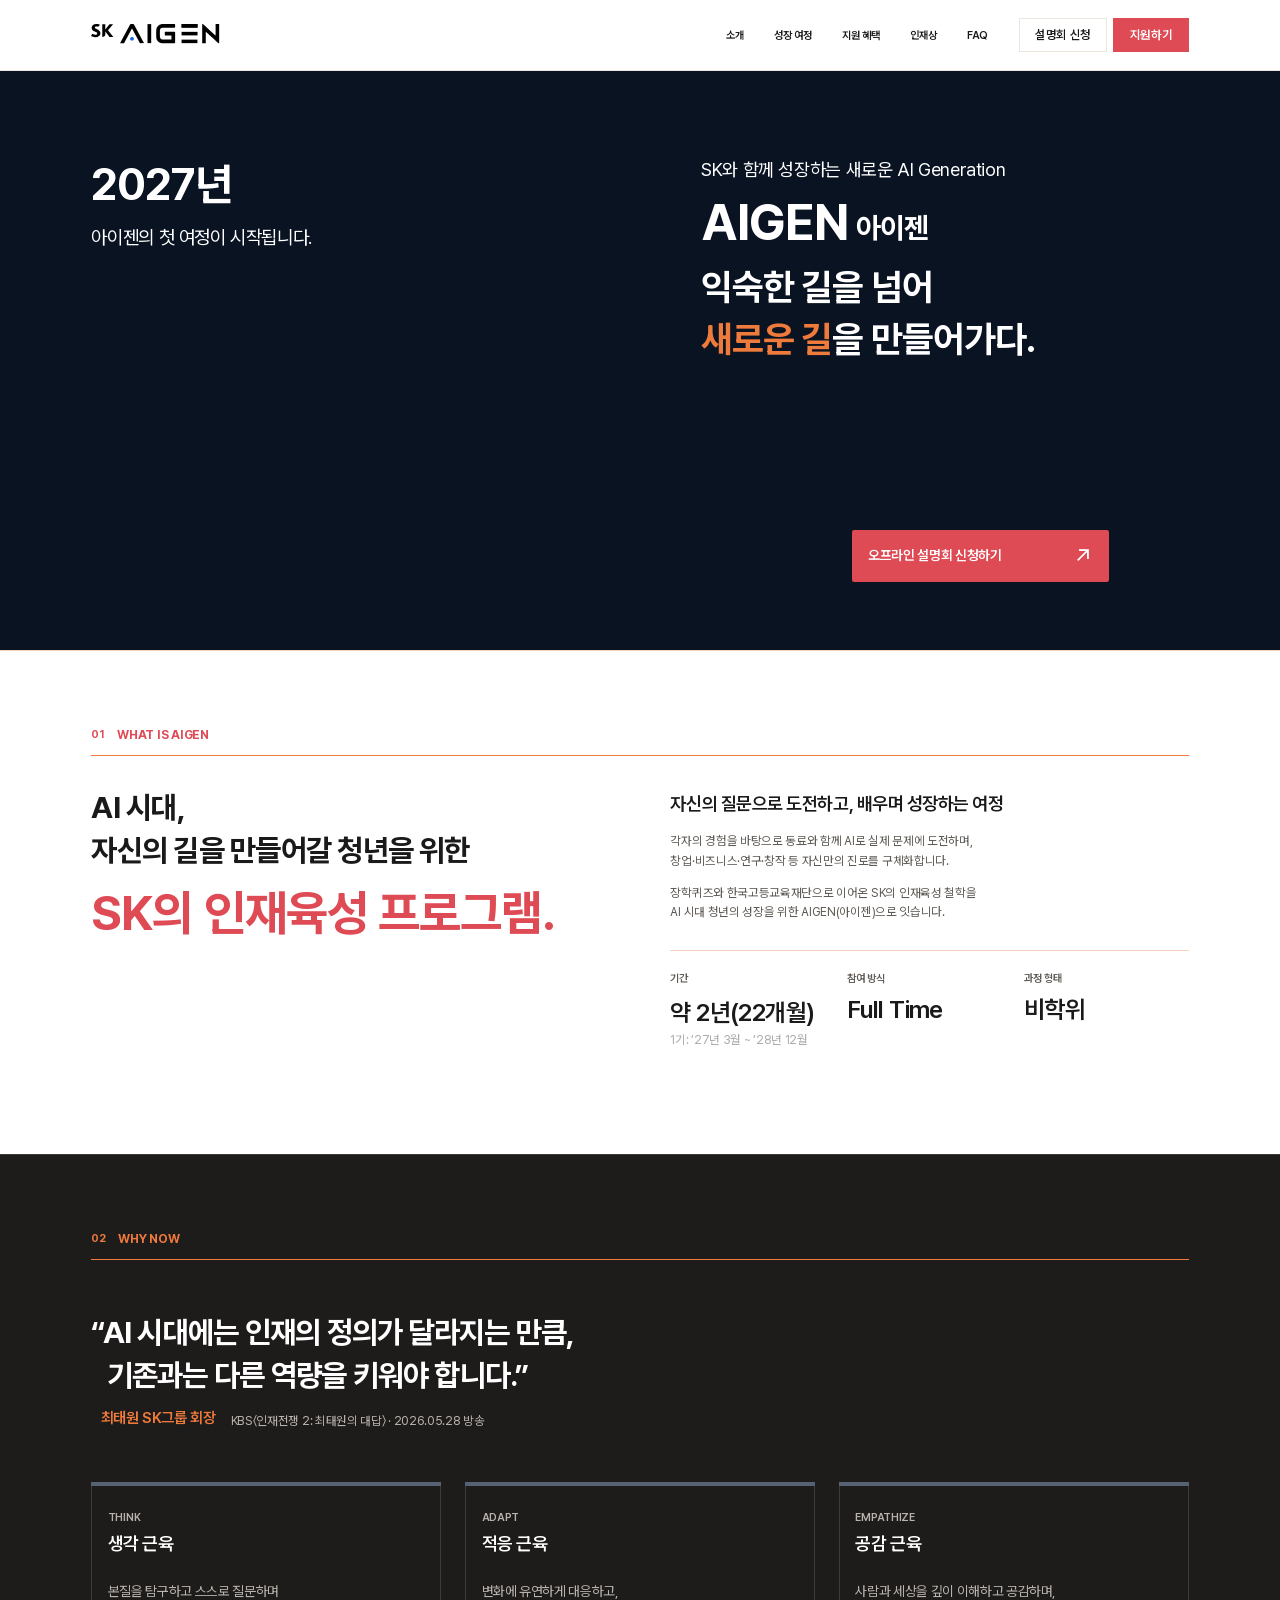
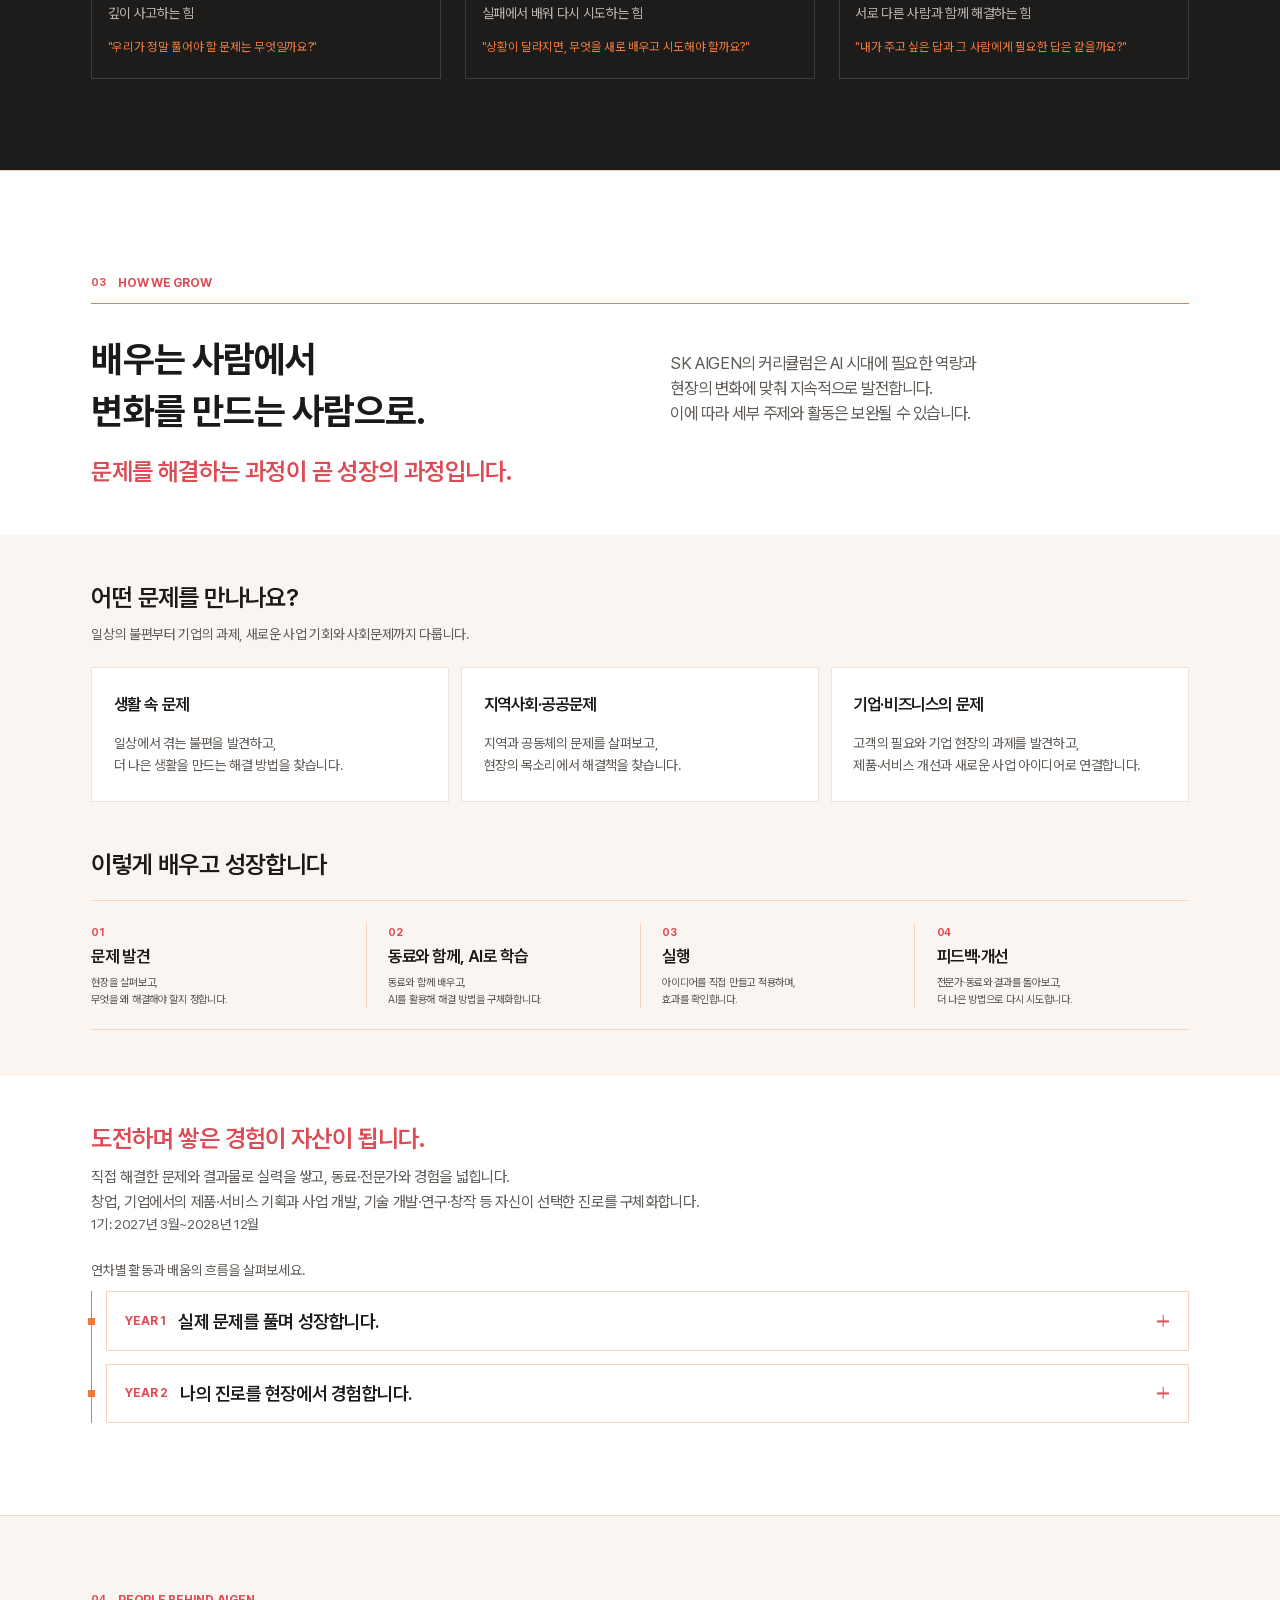
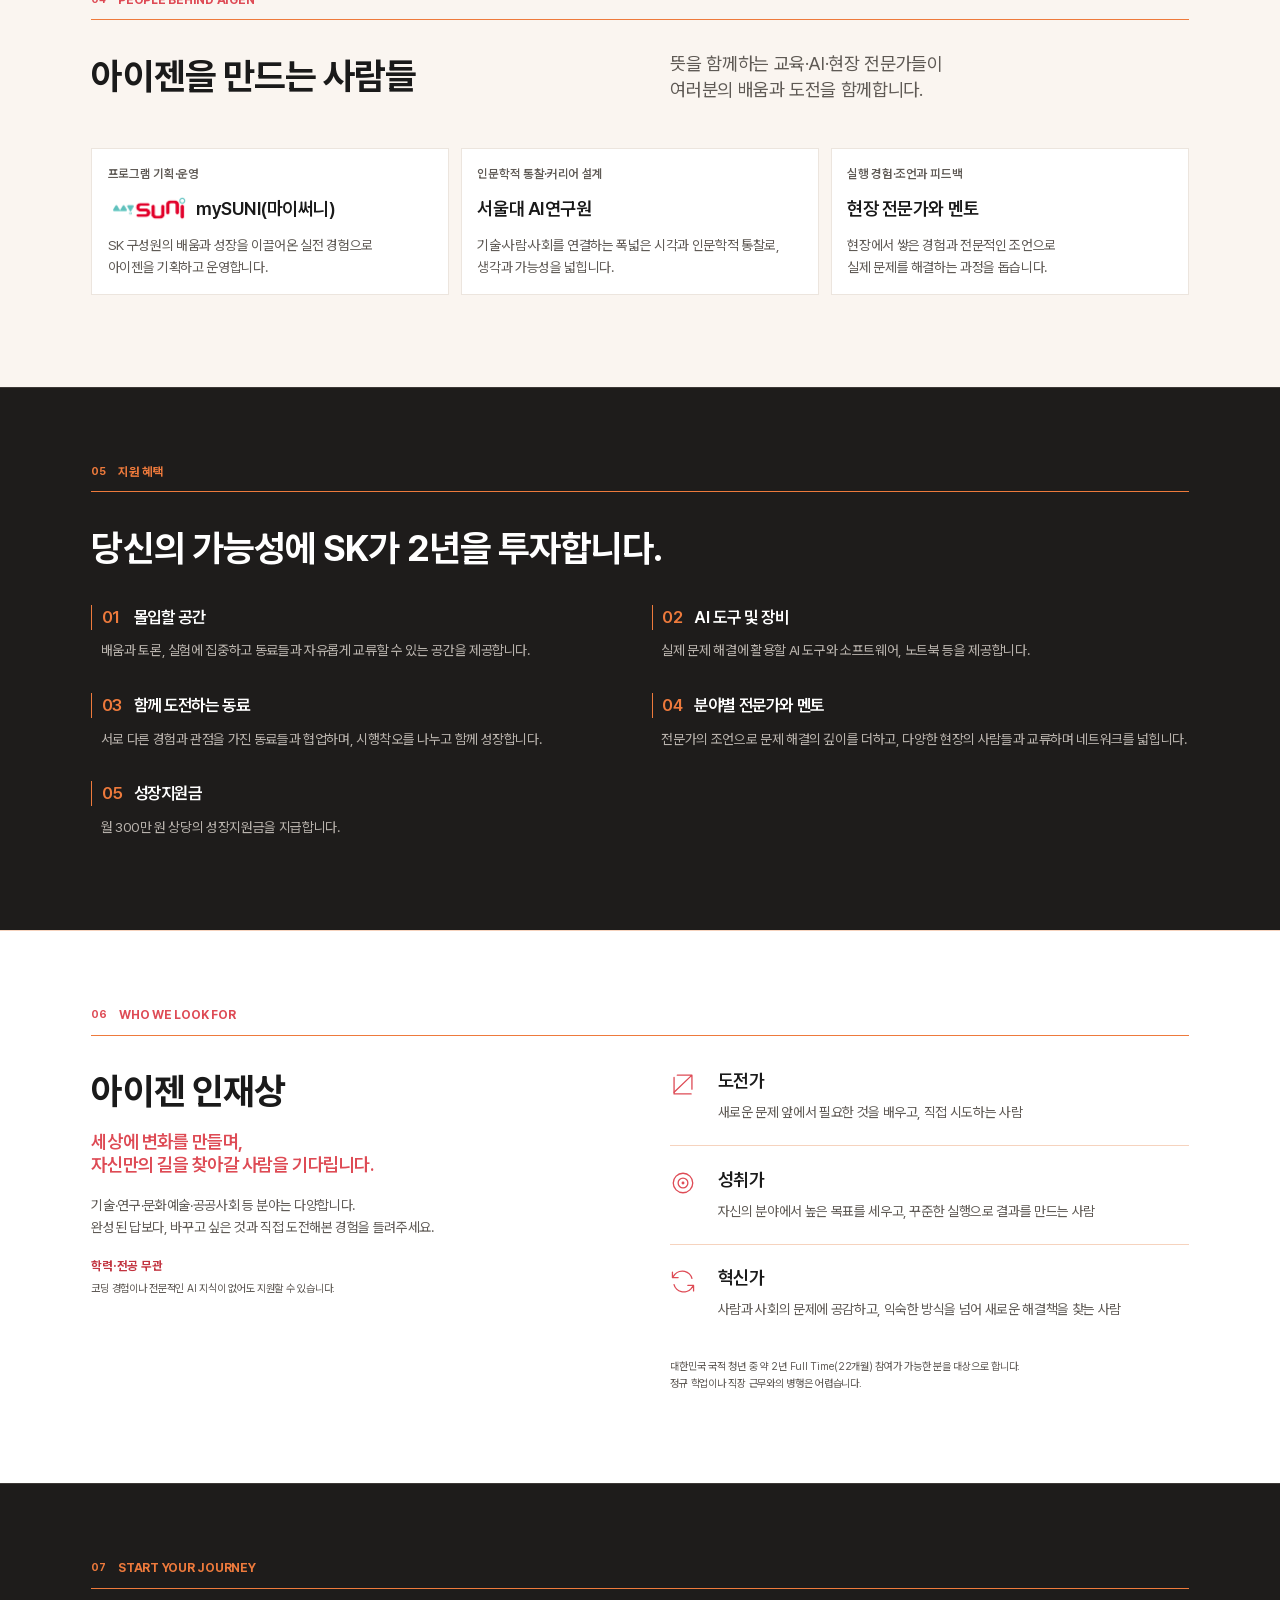
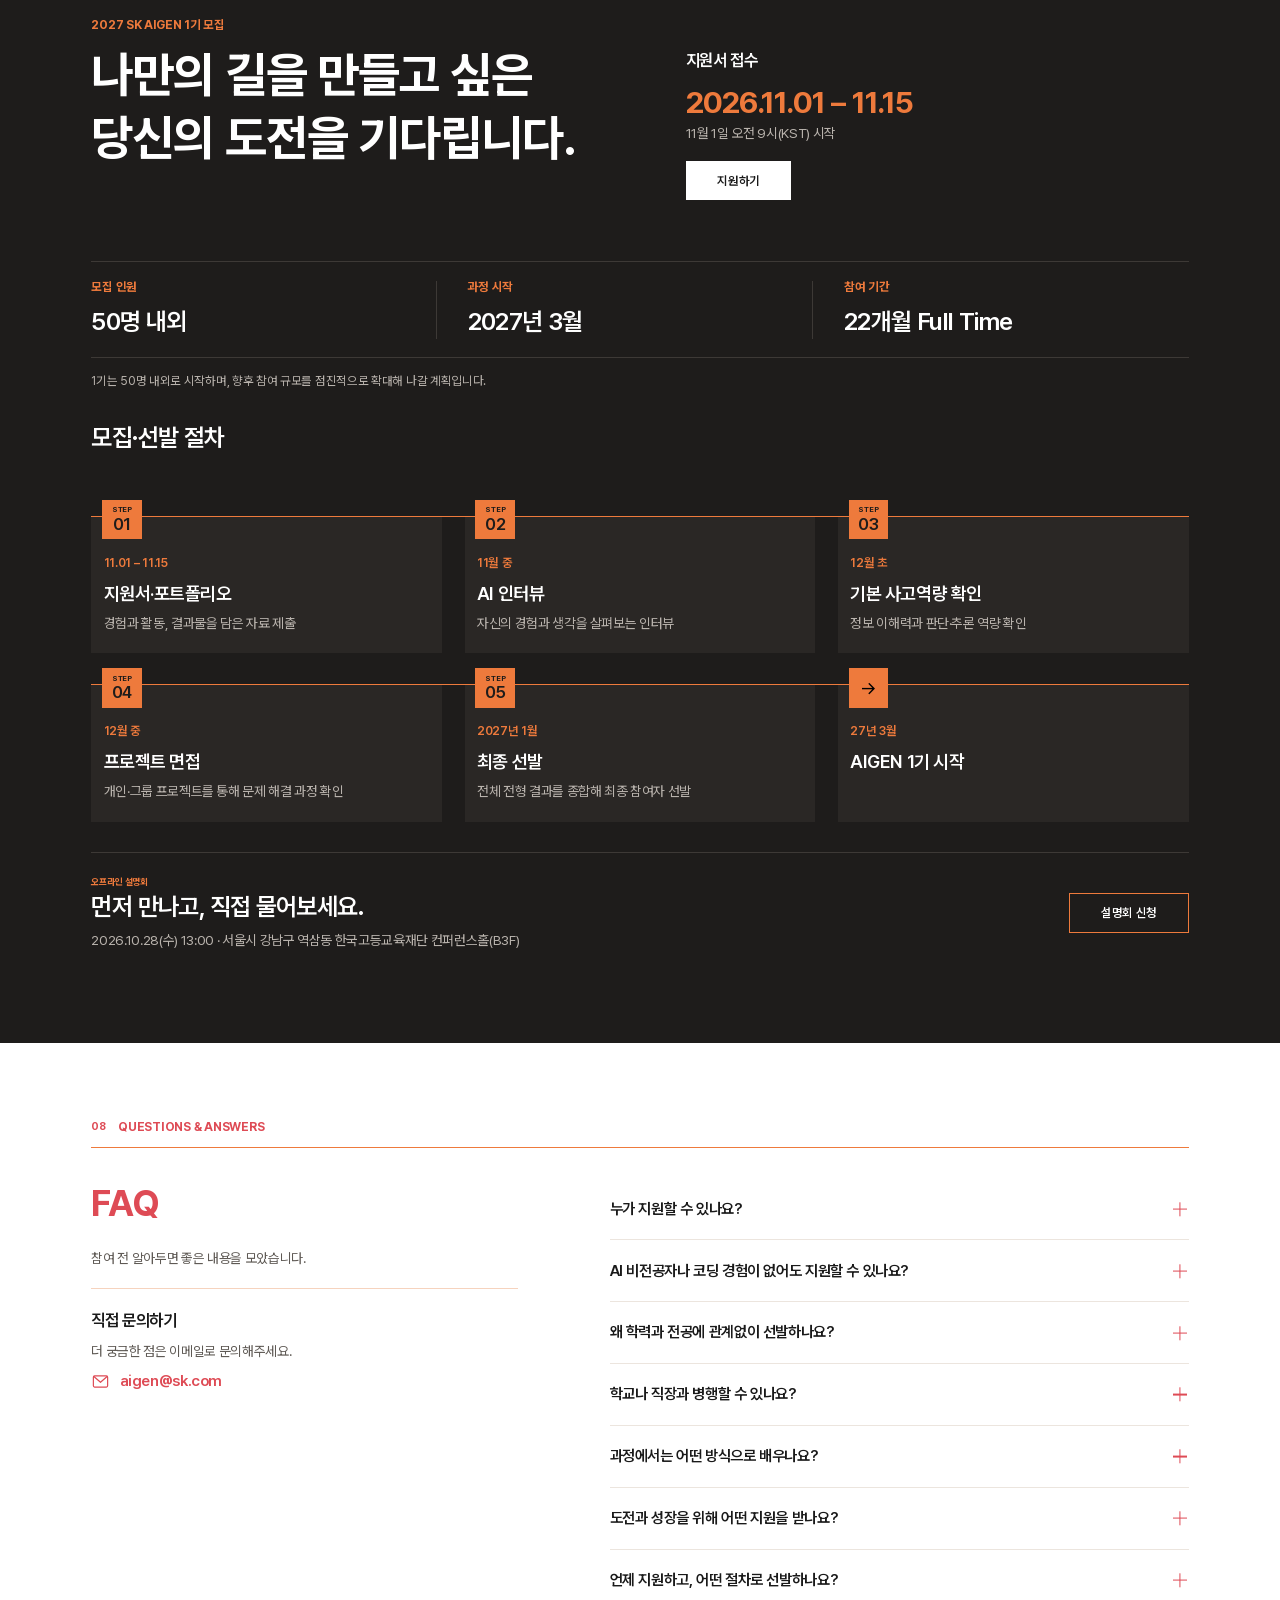
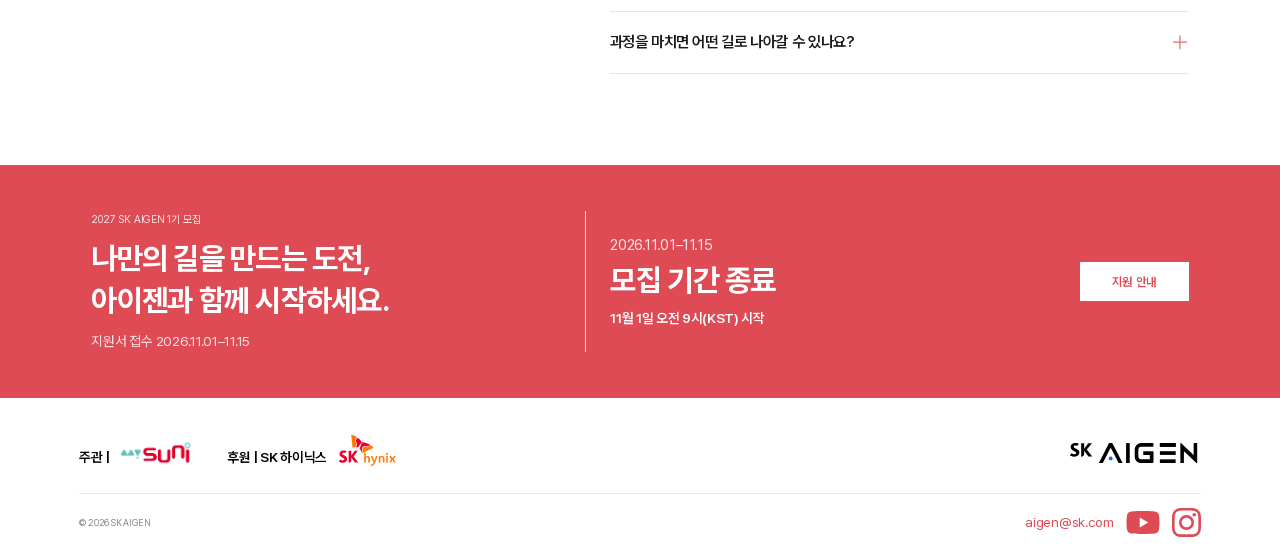
==== commit 30725b02: "fix: 팝업 수정" ====
--- a/index.html
+++ b/index.html
@@ -540,7 +540,7 @@
 					<div class="txt_box">
 						<span class="briefing_label">오프라인 설명회</span>
 						<h3>먼저 만나고, 직접 물어보세요.</h3>
-						<p>2026.10.28(수) 13:00 · 한국고등교육재단 컨퍼런스홀(B3F)</p>
+						<p>2026.10.28(수) 13:00 <span class="pc_show type_01">·</span> <br class="mo_show">서울시 강남구 역삼동 한국고등교육재단 컨퍼런스홀(B3F)</p>
 					</div>
 					<a href="#" data-popup-open="briefing" class="btn_line">설명회 신청</a>
 				</div>
@@ -755,7 +755,7 @@
 						</li>
 						<li>
 							<p class="fact_label">장소</p>
-							<p class="fact_value">한국고등교육재단 컨퍼런스홀(B3F)</p>
+							<p class="fact_value">서울시 강남구 역삼동 <br class="mo_show">한국고등교육재단 컨퍼런스홀(B3F)</p>
 						</li>
 					</ul>
 					<p class="popup_txt">프로그램 지원 과정의 안내를 듣고, <br>궁금한 점을 직접 질문하는 자리입니다.</p>
@@ -764,7 +764,7 @@
 						id="btn_briefing_apply" target="_blank" rel="noopener" class="btn_popup_confirm"
 						data-briefing-link data-popup-close>설명회 신청하기</a>
 					<!-- 설명회 신청 마감(common.js BRIEFING_CLOSE) 후 위 링크 대신 보임 -->
-					<button type="button" class="btn_popup_confirm" disabled hidden>신청이 완료되었습니다</button>
+					<button type="button" class="btn_popup_confirm" disabled hidden>설명회 신청 마감</button>
 				</div>
 			</div>
 		</div>
--- a/css/common.css
+++ b/css/common.css
@@ -79,14 +79,14 @@
 .popup .popup_facts {margin-top:2.4rem; padding:1.2rem 0; border-top:1px solid #ECE5DE; border-bottom:1px solid #ECE5DE; text-align:left;}
 .popup .popup_facts > li {display:flex; gap:1.2rem; padding:.8rem 0; font-size:1.6rem; line-height:1.6; letter-spacing:-.025em;}
 .popup .popup_facts + .popup_txt {margin-top:2rem;}
-.popup .popup_facts .fact_label {flex-shrink:0; width:8rem; color:#8A847D;}
+.popup .popup_facts .fact_label {flex-shrink:0; width:5rem; color:#8A847D;}
 .popup .popup_facts .fact_value {color:#1A1A1A;}
 .popup .popup_deadline {margin-top:2rem; color:#5F5A55; font-size:1.6rem; line-height:1.6; letter-spacing:-.025em;}
 .popup .popup_deadline strong {display:block; font-size:1.8rem; font-weight:600;}
 .popup .popup_note {margin-top:2rem; padding:1.2rem; border-radius:.3rem; background-color:#FAF5F0; color:#5F5A55; font-size:1.5rem; line-height:2.4rem;}
 .popup .popup_facts + .popup_note {margin-top:2.4rem;}
 .popup .btn_popup_confirm {display:block; width:100%; box-sizing:border-box; margin-top:3.2rem; padding:1.6rem 4rem; border-radius:.3rem; background-color:#DE4B55; color:#FFFFFF; font-size:2rem; font-weight:600; line-height:1.6; letter-spacing:-.025em;}
-.popup .btn_popup_confirm:disabled {background-color:#D6D0CA; color:#FFFFFF; cursor:not-allowed;} /* 설명회 신청 마감 후 */
+.popup .btn_popup_confirm:disabled {background-color:#B9B3AD; color:#FFFFFF; cursor:not-allowed;} /* 설명회 신청 마감 후 */
 @media all and (min-width:769px) {
 	/* PC는 화면 폭(1680 기준 rem)에 따라 작아지지 않도록 Figma 480 기준 px 고정 */
 	.popup {padding:20px;}
@@ -101,7 +101,7 @@
 	.popup .popup_facts {margin-top:24px; padding:12px 0;}
 	.popup .popup_facts > li {gap:12px; padding:8px 0; font-size:16px;}
 	.popup .popup_facts + .popup_txt {margin-top:20px;}
-	.popup .popup_facts .fact_label {width:80px;}
+	.popup .popup_facts .fact_label {width:50px;}
 	.popup .popup_deadline {margin-top:20px; font-size:16px;}
 	.popup .popup_deadline strong {font-size:18px;}
 	.popup .popup_note {margin-top:20px; padding:12px; border-radius:3px; font-size:15px; line-height:24px;}
